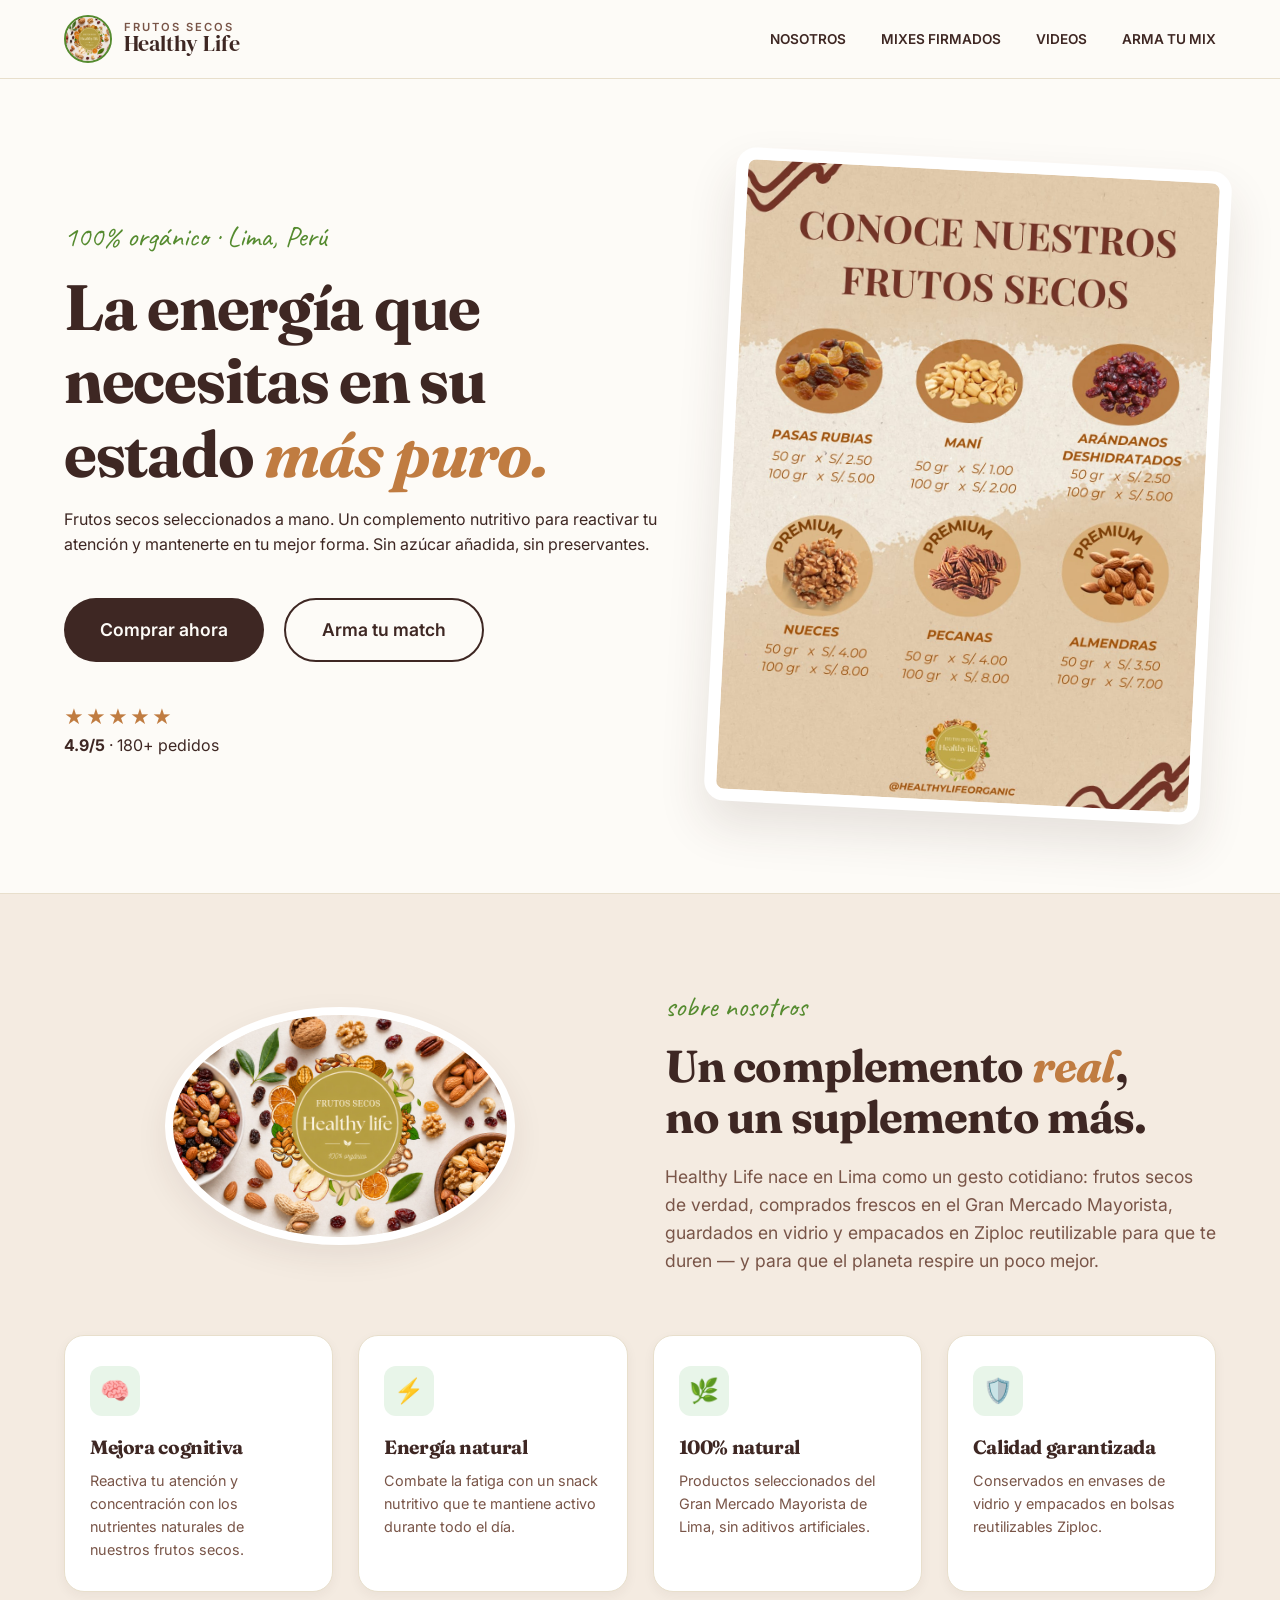
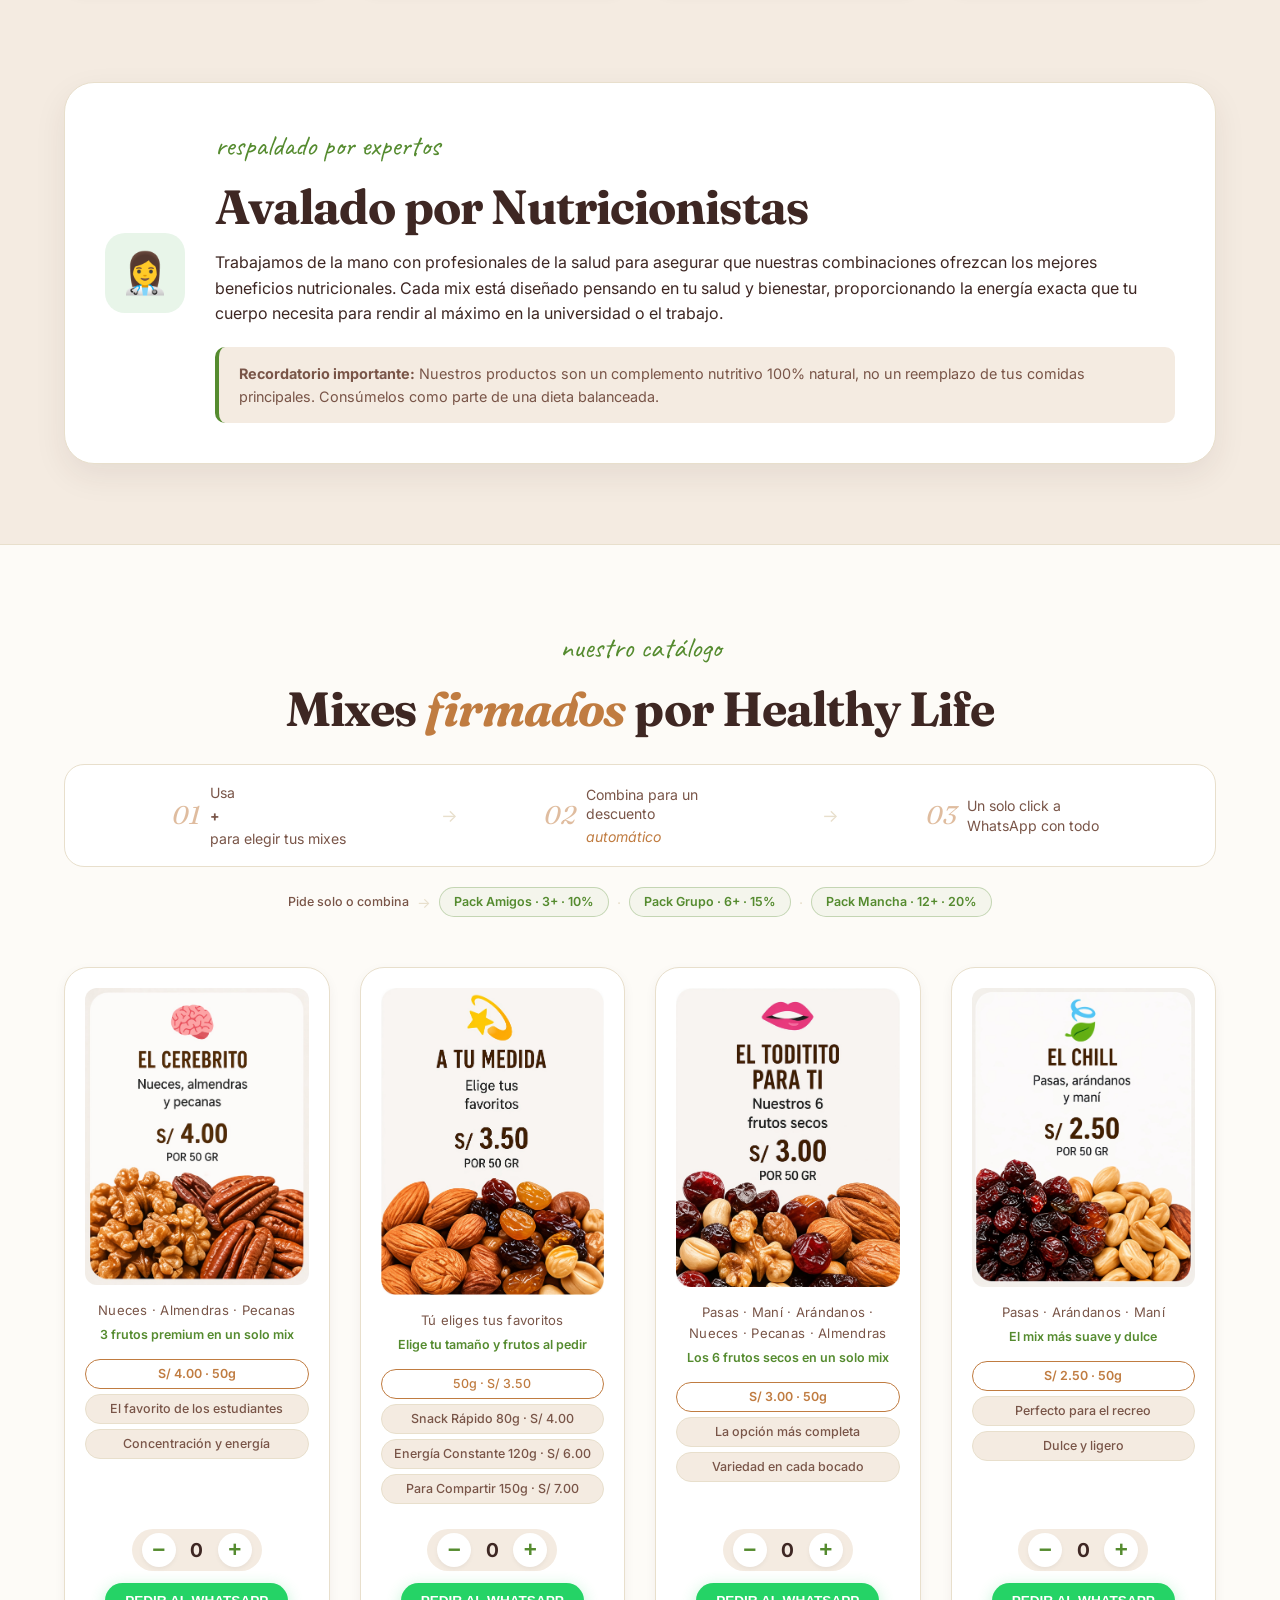
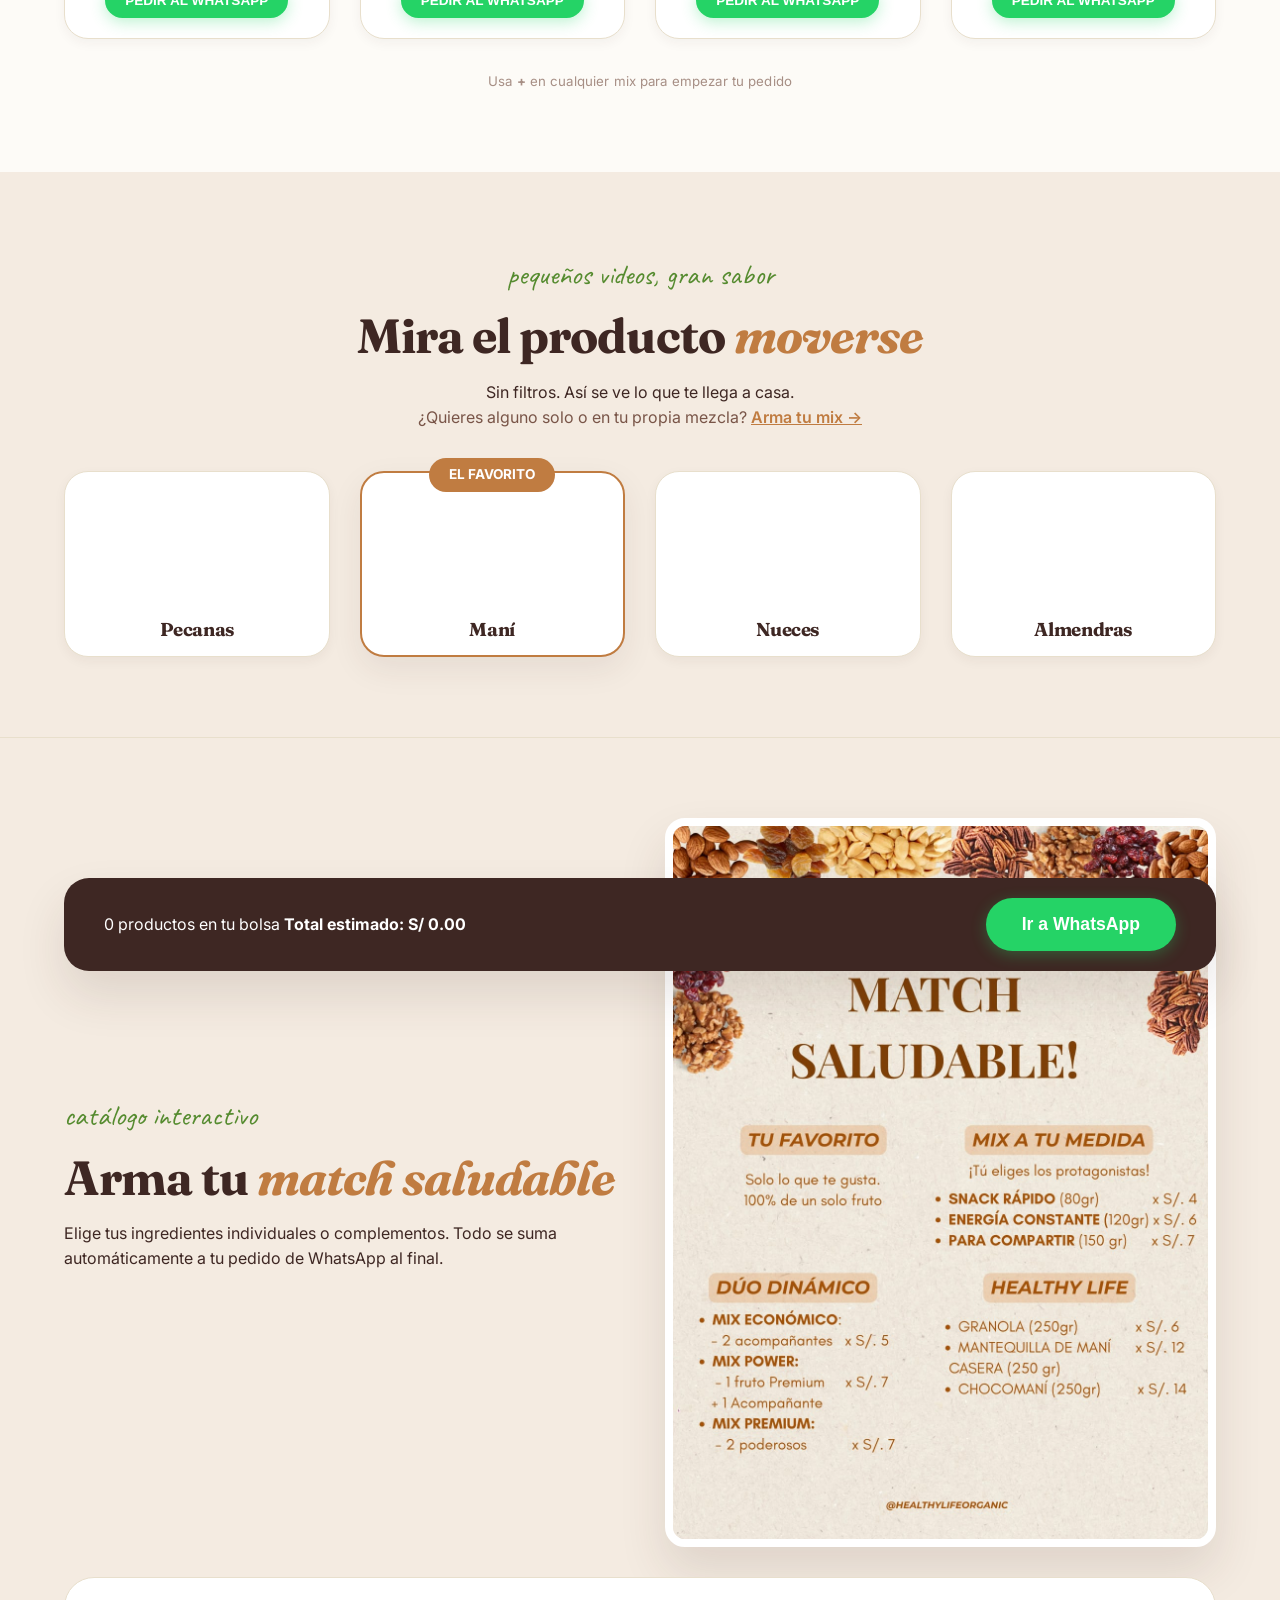
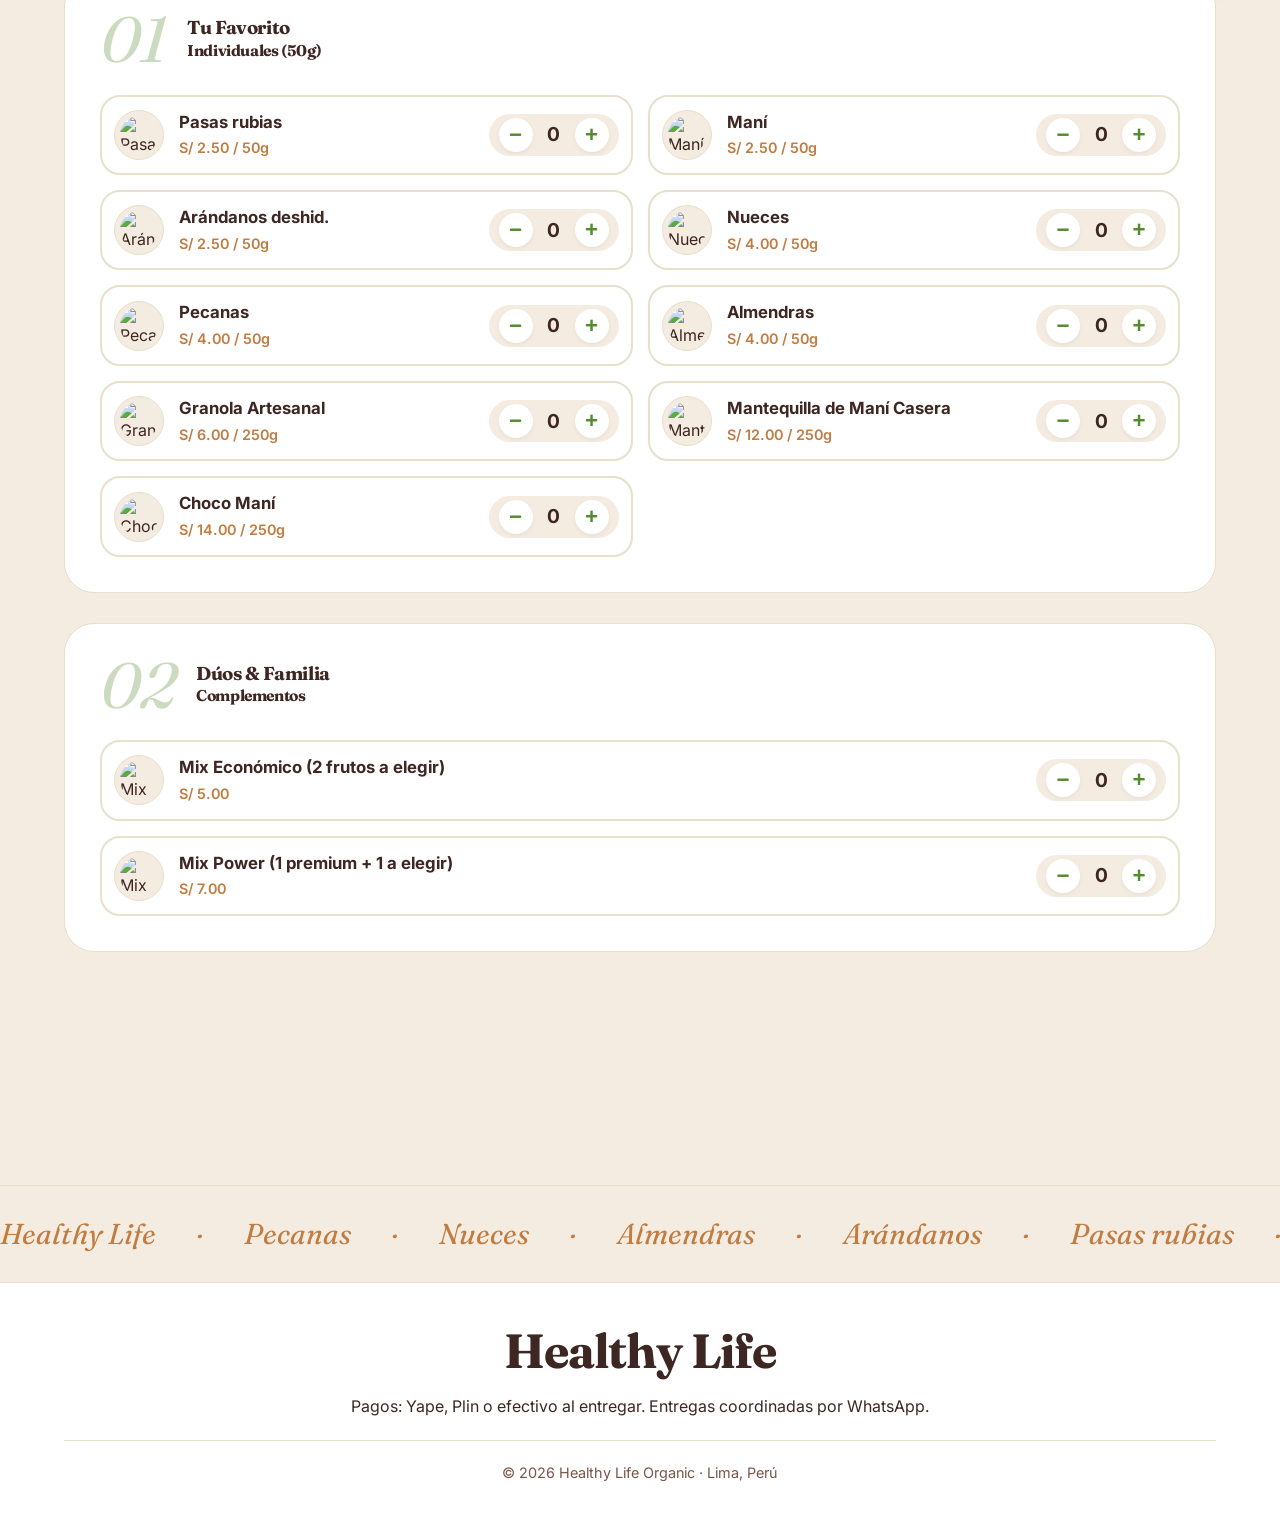
==== index.html @ 50170a5a "fix: reglas de negocio, descuentos grupales y UX del catálogo - Corrige precios: Maní S/1.00→S/2.50," ====
<!DOCTYPE html>
<html lang="es">
<head>
    <meta charset="UTF-8">
    <meta name="viewport" content="width=device-width, initial-scale=1.0">
    <title>Healthy Life Organic · Frutos Secos</title>
    <link rel="preconnect" href="https://fonts.googleapis.com">
    <link rel="preconnect" href="https://fonts.gstatic.com" crossorigin>
    <link href="https://fonts.googleapis.com/css2?family=DM+Serif+Display:ital@0;1&family=Fraunces:ital,opsz,wght@0,9..144,300..700;1,9..144,300..700&family=Inter:wght@300;400;500;600;700&family=Caveat:wght@400;600&display=swap" rel="stylesheet">
    <link rel="stylesheet" href="style.css">
</head>
<body>

    <!-- Navegación -->
    <nav class="nav">
        <div class="container nav-row">
            <a href="#inicio" class="brand">
                <img src="assets/img/logo.jpeg" alt="Logo Healthy Life" class="nav-logo">
                <div class="brand-name">
                    <span class="top">Frutos Secos</span>
                    <span class="main">Healthy Life</span>
                </div>
            </a>
            <ul class="nav-links">
                <li><a href="#nosotros">Nosotros</a></li>
                <li><a href="#mixes">Mixes Firmados</a></li>
                <li><a href="#reels">Videos</a></li>
                <li><a href="#configurador">Arma tu Mix</a></li>
            </ul>
        </div>
    </nav>

    <!-- Hero Section -->
    <section id="inicio" class="hero paper-bg">
        <div class="container hero-grid">
            <div class="hero-text reveal">
                <span class="eyebrow">100% orgánico · Lima, Perú</span>
                <h1 class="hero-title">La energía que necesitas en su estado <em>más puro.</em></h1>
                <p class="hero-lede">Frutos secos seleccionados a mano. Un complemento nutritivo para reactivar tu atención y mantenerte en tu mejor forma. Sin azúcar añadida, sin preservantes.</p>
                
                <div class="hero-cta">
                    <a href="#mixes" class="btn btn-primary btn-lg">Comprar ahora</a>
                    <a href="#configurador" class="btn btn-outline btn-lg">Arma tu match</a>
                </div>

                <div class="hero-proof">
                    <div class="proof-stars">
                        <div class="stars-row">★★★★★</div>
                        <div class="proof-label"><b>4.9/5</b> · 180+ pedidos</div>
                    </div>
                </div>
            </div>

            <div class="hero-media reveal reveal-delay-1">
                <div class="hero-video-card">
                    <img src="assets/img/frutos-secos.jpeg" alt="Frutos Secos Healthy Life" class="hero-photo"> 
                </div>
            </div>
        </div>
    </section>

    <!-- SECCIÓN: SOBRE NOSOTROS Y BENEFICIOS -->
    <section id="nosotros" class="beneficios-section bg-alt">
        <div class="container">
            <div class="nosotros-top grid-2 align-center reveal">
                <div class="nosotros-img-wrapper">
                    <img src="assets/img/logo.jpeg" alt="Healthy Life Nosotros" class="nosotros-img">
                </div>
                <div class="nosotros-text">
                    <span class="eyebrow">sobre nosotros</span>
                    <h2>Un complemento <em>real</em>, <br>no un suplemento más.</h2>
                    <p>Healthy Life nace en Lima como un gesto cotidiano: frutos secos de verdad, comprados frescos en el Gran Mercado Mayorista, guardados en vidrio y empacados en Ziploc reutilizable para que te duren — y para que el planeta respire un poco mejor.</p>
                </div>
            </div>

            <div class="beneficios-grid reveal reveal-delay-1">
                <div class="beneficio-card">
                    <div class="ben-icon">🧠</div>
                    <h4>Mejora cognitiva</h4>
                    <p>Reactiva tu atención y concentración con los nutrientes naturales de nuestros frutos secos.</p>
                </div>
                <div class="beneficio-card">
                    <div class="ben-icon">⚡</div>
                    <h4>Energía natural</h4>
                    <p>Combate la fatiga con un snack nutritivo que te mantiene activo durante todo el día.</p>
                </div>
                <div class="beneficio-card">
                    <div class="ben-icon">🌿</div>
                    <h4>100% natural</h4>
                    <p>Productos seleccionados del Gran Mercado Mayorista de Lima, sin aditivos artificiales.</p>
                </div>
                <div class="beneficio-card">
                    <div class="ben-icon">🛡️</div>
                    <h4>Calidad garantizada</h4>
                    <p>Conservados en envases de vidrio y empacados en bolsas reutilizables Ziploc.</p>
                </div>
            </div>
        </div>
    </section>

    <!-- SECCIÓN: AVALADO POR NUTRICIONISTAS -->
    <section class="trust-section bg-alt">
        <div class="container reveal">
            <div class="trust-container">
                <div class="trust-icon-box">
                    👩‍⚕️
                </div>
                <div class="trust-content">
                    <span class="eyebrow">respaldado por expertos</span>
                    <h2>Avalado por Nutricionistas</h2>
                    <p>Trabajamos de la mano con profesionales de la salud para asegurar que nuestras combinaciones ofrezcan los mejores beneficios nutricionales. Cada mix está diseñado pensando en tu salud y bienestar, proporcionando la energía exacta que tu cuerpo necesita para rendir al máximo en la universidad o el trabajo.</p>
                    <div class="trust-disclaimer">
                        <strong>Recordatorio importante:</strong> Nuestros productos son un complemento nutritivo 100% natural, no un reemplazo de tus comidas principales. Consúmelos como parte de una dieta balanceada.
                    </div>
                </div>
            </div>
        </div>
    </section>

    <!-- Catálogo Avanzado con Botones Directos -->
    <section id="mixes" class="catalog">
        <div class="container">
            <div class="section-title text-center reveal">
                <span class="eyebrow">nuestro catálogo</span>
                <h2>Mixes <em>firmados</em> por Healthy Life</h2>
            </div>

            <div class="how-it-works reveal">
                <div class="how-step">
                    <span class="how-num">01</span>
                    <span class="how-text">Usa <strong>+</strong> para elegir tus mixes</span>
                </div>
                <span class="how-arrow">→</span>
                <div class="how-step">
                    <span class="how-num">02</span>
                    <span class="how-text">Combina para un descuento <em>automático</em></span>
                </div>
                <span class="how-arrow">→</span>
                <div class="how-step">
                    <span class="how-num">03</span>
                    <span class="how-text">Un solo click a WhatsApp con todo</span>
                </div>
            </div>

            <div class="pack-tiers reveal">
                <span class="pack-tier-intro">Pide solo o combina</span>
                <span class="pack-tier-sep">→</span>
                <span class="pack-tier pack-tier--deal">Pack Amigos · 3+ · 10%</span>
                <span class="pack-tier-sep">·</span>
                <span class="pack-tier pack-tier--deal">Pack Grupo · 6+ · 15%</span>
                <span class="pack-tier-sep">·</span>
                <span class="pack-tier pack-tier--deal">Pack Mancha · 12+ · 20%</span>
            </div>

            <div class="grid-4 catalog-grid">
                <div class="card product-card reveal reveal-delay-1">
                    <img src="assets/img/el cerebrito.png" alt="El Cerebrito">
                    <p class="product-ingredients">Nueces · Almendras · Pecanas</p>
                    <p class="product-note">3 frutos premium en un solo mix</p>
                    <div class="card-info-chips">
                        <span class="card-chip card-chip--price">S/ 4.00 · 50g</span>
                        <span class="card-chip">El favorito de los estudiantes</span>
                        <span class="card-chip">Concentración y energía</span>
                    </div>
                    <div class="purchase-controls" id="compra_cerebrito">
                        <div class="qty-group">
                            <div class="qty-controls">
                                <button class="qty-btn btn-minus">−</button>
                                <span class="qty-val">0</span>
                                <button class="qty-btn btn-plus">+</button>
                            </div>
                        </div>
                        <button class="btn btn-wa btn-comprar" onclick="abrirModalCatalogo('compra_cerebrito', 'El Cerebrito', 4.00)">Pedir al WhatsApp</button>
                    </div>
                </div>
                <div class="card product-card reveal reveal-delay-2">
                    <img src="assets/img/a tu medida.png" alt="A tu medida">
                    <p class="product-ingredients">Tú eliges tus favoritos</p>
                    <p class="product-note">Elige tu tamaño y frutos al pedir</p>
                    <div class="medida-sizes">
                        <span class="medida-size-chip">50g · S/ 3.50</span>
                        <span class="medida-size-chip">Snack Rápido 80g · S/ 4.00</span>
                        <span class="medida-size-chip">Energía Constante 120g · S/ 6.00</span>
                        <span class="medida-size-chip">Para Compartir 150g · S/ 7.00</span>
                    </div>
                    <div class="purchase-controls" id="compra_medida">
                        <div class="qty-group">
                            <div class="qty-controls">
                                <button class="qty-btn btn-minus">−</button>
                                <span class="qty-val">0</span>
                                <button class="qty-btn btn-plus">+</button>
                            </div>
                        </div>
                        <button class="btn btn-wa btn-comprar" onclick="abrirModalMedida('compra_medida')">Pedir al WhatsApp</button>
                    </div>
                </div>
                <div class="card product-card reveal reveal-delay-3">
                    <img src="assets/img/toditito para ti.png" alt="El Toditito para ti">
                    <p class="product-ingredients">Pasas · Maní · Arándanos · Nueces · Pecanas · Almendras</p>
                    <p class="product-note">Los 6 frutos secos en un solo mix</p>
                    <div class="card-info-chips">
                        <span class="card-chip card-chip--price">S/ 3.00 · 50g</span>
                        <span class="card-chip">La opción más completa</span>
                        <span class="card-chip">Variedad en cada bocado</span>
                    </div>
                    <div class="purchase-controls" id="compra_toditito">
                        <div class="qty-group">
                            <div class="qty-controls">
                                <button class="qty-btn btn-minus">−</button>
                                <span class="qty-val">0</span>
                                <button class="qty-btn btn-plus">+</button>
                            </div>
                        </div>
                        <button class="btn btn-wa btn-comprar" onclick="abrirModalCatalogo('compra_toditito', 'El Toditito Para Ti', 3.00)">Pedir al WhatsApp</button>
                    </div>
                </div>
                <div class="card product-card reveal reveal-delay-4">
                    <img src="assets/img/elchill.png" alt="El Chill">
                    <p class="product-ingredients">Pasas · Arándanos · Maní</p>
                    <p class="product-note">El mix más suave y dulce</p>
                    <div class="card-info-chips">
                        <span class="card-chip card-chip--price">S/ 2.50 · 50g</span>
                        <span class="card-chip">Perfecto para el recreo</span>
                        <span class="card-chip">Dulce y ligero</span>
                    </div>
                    <div class="purchase-controls" id="compra_chill">
                        <div class="qty-group">
                            <div class="qty-controls">
                                <button class="qty-btn btn-minus">−</button>
                                <span class="qty-val">0</span>
                                <button class="qty-btn btn-plus">+</button>
                            </div>
                        </div>
                        <button class="btn btn-wa btn-comprar" onclick="abrirModalCatalogo('compra_chill', 'El Chill', 2.50)">Pedir al WhatsApp</button>
                    </div>
                </div>
            </div>

            <!-- Hint vacío -->
            <p id="catalogHint" class="catalog-hint">Usa <strong>+</strong> en cualquier mix para empezar tu pedido</p>

            <!-- Carrito del catálogo -->
            <div id="catalogCartBar" class="cart-bar" style="display:none">
                <div class="cart-info">
                    <span id="catalogCartCount">0 mixes</span>
                    <strong id="catalogCartTotal">S/ 0.00</strong>
                </div>
                <span id="catalogPromoMsg" class="promo-hint"></span>
                <button id="btnPedirCatalogo" class="btn btn-wa btn-lg">Pedir todo →</button>
            </div>
        </div>
    </section>

    <!-- Videos Reels -->
    <section id="reels" class="reels-section bg-alt">
        <div class="container">
            <div class="section-title text-center reveal">
                <span class="eyebrow">pequeños videos, gran sabor</span>
                <h2>Mira el producto <em>moverse</em></h2>
                <p>Sin filtros. Así se ve lo que te llega a casa.</p>
            </div>
            <p class="text-center" style="color: var(--text-muted); margin-bottom: 30px;">¿Quieres alguno solo o en tu propia mezcla? <a href="#configurador" style="color: var(--accent-orange); font-weight: 600;">Arma tu mix →</a></p>
            <div class="grid-4 reels-grid">
                <div class="card reel-card reveal">
                    <div class="video-wrapper">
                        <video data-src="uploads/WhatsApp Video 2026-04-19 at 2.13.56 AM.mp4" muted loop autoplay playsinline preload="none"></video>
                    </div>
                    <h3 class="text-center">Pecanas</h3>
                </div>
                <div class="card reel-card featured-reel reveal reveal-delay-1">
                    <div class="popular-tag">El favorito</div>
                    <div class="video-wrapper">
                        <video data-src="uploads/WhatsApp Video 2026-04-19 at 2.13.57 AM (1).mp4" muted loop autoplay playsinline preload="none"></video>
                    </div>
                    <h3 class="text-center">Maní</h3>
                </div>
                <div class="card reel-card reveal reveal-delay-2">
                    <div class="video-wrapper">
                        <video data-src="uploads/WhatsApp Video 2026-04-19 at 2.13.58 AM.mp4" muted loop autoplay playsinline preload="none"></video>
                    </div>
                    <h3 class="text-center">Nueces</h3>
                </div>
                <div class="card reel-card reveal reveal-delay-3">
                    <div class="video-wrapper">
                        <video data-src="uploads/WhatsApp Video 2026-04-19 at 2.13.59 AM.mp4" muted loop autoplay playsinline preload="none"></video>
                    </div>
                    <h3 class="text-center">Almendras</h3>
                </div>
            </div>
        </div>
    </section>

    <!-- Configurador -->
    <section id="configurador" class="configurador bg-alt">
        <div class="container">
            <div class="config-intro grid-2 align-center reveal">
                <div>
                    <span class="eyebrow">catálogo interactivo</span>
                    <h2>Arma tu <em>match saludable</em></h2>
                    <p>Elige tus ingredientes individuales o complementos. Todo se suma automáticamente a tu pedido de WhatsApp al final.</p>
                </div>
                <img src="assets/img/match-saludable.jpeg" alt="Flyer Match saludable" class="config-poster">
            </div>
            
            <div class="config-grid">
                <div class="config-panel reveal">
                    <div class="config-head">
                        <span class="config-num">01</span>
                        <h3>Tu Favorito <br><small>Individuales (50g)</small></h3>
                    </div>
                    <div id="favGrid" class="items-grid"></div>
                </div>
                <div class="config-panel reveal reveal-delay-1">
                    <div class="config-head">
                        <span class="config-num">02</span>
                        <h3>Dúos & Familia <br><small>Complementos</small></h3>
                    </div>
                    <div id="duoGrid" class="items-grid list-view"></div>
                </div>
            </div>

            <!-- Sticky Cart -->
            <div class="cart-bar reveal">
                <div class="cart-info">
                    <span id="cartCount">0 productos en tu bolsa</span>
                    <strong id="cartTotal">Total estimado: S/ 0.00</strong>
                </div>
                <button id="btnPedirWa" class="btn btn-wa btn-lg">Ir a WhatsApp</button>
            </div>
        </div>
    </section>

    <!-- Cinta Animada (Marquee) -->
    <div class="marquee" aria-hidden="true">
        <div class="marquee-track">
            <span>Healthy Life</span><span>·</span>
            <span>Pecanas</span><span>·</span>
            <span>Nueces</span><span>·</span>
            <span>Almendras</span><span>·</span>
            <span>Arándanos</span><span>·</span>
            <span>Pasas rubias</span><span>·</span>
            <span>Healthy Life</span><span>·</span>
            <span>Pecanas</span><span>·</span>
            <span>Nueces</span><span>·</span>
            <span>Almendras</span><span>·</span>
            <span>Arándanos</span><span>·</span>
            <span>Pasas rubias</span><span>·</span>
        </div>
    </div>

    <!-- Footer -->
    <footer class="footer">
        <div class="container text-center">
            <h2>Healthy Life</h2>
            <p>Pagos: Yape, Plin o efectivo al entregar. Entregas coordinadas por WhatsApp.</p>
            <p class="copyright">© 2026 Healthy Life Organic · Lima, Perú</p>
        </div>
    </footer>

    <!-- Modal universal de pedido -->
    <div id="modalPedido" class="modal-overlay" onclick="cerrarModal(event)">
        <div class="modal-card">
            <div class="modal-prod-header">
                <h3 id="modalNombre"></h3>
                <p id="modalResumen" class="modal-resumen-text"></p>
            </div>
            <div id="seccionMedida" class="modal-section" style="display:none">
                <div id="medidaConfig"></div>
            </div>
            <div class="modal-section">
                <p class="modal-label">¿Cómo vas a pagar?</p>
                <div class="payment-selector">
                    <button class="payment-btn" data-pago="Yape" onclick="seleccionarPago(this)">📱 Yape</button>
                    <button class="payment-btn" data-pago="Plin" onclick="seleccionarPago(this)">💜 Plin</button>
                    <button class="payment-btn" data-pago="Efectivo" onclick="seleccionarPago(this)">💵 Efectivo</button>
                </div>
            </div>
            <div class="modal-actions">
                <button class="btn btn-outline" onclick="cerrarModal()">Cancelar</button>
                <button class="btn btn-wa" onclick="confirmarPedido()">Pedir al WhatsApp →</button>
            </div>
        </div>
    </div>

    <script src="main.js"></script>
</body>
</html>
---- style.css ----
/* ── PALETA ORGÁNICA PREMIUM ── */
:root {
    --bg-main: #FDFBF7; 
    --bg-alt: #F4EBE1; 
    --text-main: #3E2723; 
    --text-muted: #795548; 
    --accent-green: #558B2F; 
    --accent-orange: #C07C41; 
    --border-color: #E8DFCC;
    --shadow-sm: 0 4px 12px rgba(62, 39, 35, 0.05);
    --shadow-md: 0 12px 32px rgba(62, 39, 35, 0.08);
    --shadow-lg: 0 24px 48px rgba(62, 39, 35, 0.12);
}

/* ── CONFIGURACIÓN BASE ── */
* { box-sizing: border-box; margin: 0; padding: 0; }
body { 
    font-family: 'Inter', sans-serif; 
    color: var(--text-main); 
    background: var(--bg-main); 
    line-height: 1.6; 
    scroll-behavior: smooth; 
    overflow-x: hidden;
}

h1, h2, h3, h4 { font-family: 'Fraunces', serif; color: var(--text-main); line-height: 1.15; letter-spacing: -0.02em;}
h1 { font-size: clamp(2.5rem, 5vw, 4rem); margin-bottom: 1rem; }
h2 { font-size: clamp(2rem, 4vw, 3rem); margin-bottom: 1rem; }
em { color: var(--accent-orange); font-style: italic; }

.container { max-width: 1200px; margin: 0 auto; padding: 0 24px; }
.text-center { text-align: center; }
.bg-alt { background-color: var(--bg-alt); }
.eyebrow { font-family: 'Caveat', cursive; font-size: 1.8rem; color: var(--accent-green); display: block; margin-bottom: 10px;}
.grid-2 { display: grid; grid-template-columns: 1fr 1fr; gap: 50px; }
.align-center { align-items: center; }

/* ── NAVEGACIÓN ── */
.nav { background: rgba(253, 251, 247, 0.95); backdrop-filter: blur(10px); position: sticky; top: 0; z-index: 100; border-bottom: 1px solid var(--border-color); padding: 15px 0; }
.nav-row { display: flex; justify-content: space-between; align-items: center; }
.brand { display: flex; align-items: center; gap: 12px; text-decoration: none; color: var(--text-main); }
.nav-logo { width: 48px; height: 48px; border-radius: 50%; object-fit: cover; border: 2px solid var(--accent-green); }
.brand-name { display: flex; flex-direction: column; line-height: 1; }
.brand-name .top { font-size: 0.7rem; text-transform: uppercase; letter-spacing: 2px; color: var(--text-muted); font-weight: 600;}
.brand-name .main { font-family: 'DM Serif Display', serif; font-size: 1.4rem; }
.nav-links { display: flex; gap: 35px; list-style: none; }
.nav-links a { text-decoration: none; color: var(--text-main); font-weight: 600; font-size: 0.85rem; text-transform: uppercase; transition: color 0.3s; }
.nav-links a:hover { color: var(--accent-orange); }

/* ── BOTONES ── */
.btn { display: inline-flex; justify-content: center; align-items: center; padding: 12px 28px; border-radius: 50px; text-decoration: none; font-weight: 600; cursor: pointer; transition: all 0.3s ease; border: none; font-size: 1rem; }
.btn-lg { padding: 16px 36px; font-size: 1.1rem; }
.btn-primary { background: var(--text-main); color: var(--bg-main); }
.btn-primary:hover { background: var(--accent-orange); transform: translateY(-3px); box-shadow: var(--shadow-md);}
.btn-outline { background: transparent; color: var(--text-main); border: 2px solid var(--text-main); }
.btn-outline:hover { background: var(--text-main); color: var(--bg-main); transform: translateY(-3px); }
.btn-wa { background: #25D366; color: white; box-shadow: 0 4px 15px rgba(37, 211, 102, 0.3); }
.btn-wa:hover { background: #1EBE5D; transform: translateY(-2px); }

/* ── HERO SECTION ── */
.hero { padding: 80px 0; }
.hero-grid { display: grid; grid-template-columns: 1.2fr 1fr; gap: 60px; align-items: center; }
.hero-cta { display: flex; gap: 20px; margin: 40px 0; }
.hero-video-card { position: relative; border-radius: 20px; overflow: hidden; box-shadow: var(--shadow-lg); transform: rotate(3deg); border: 12px solid white; background: white;}
.hero-photo { width: 100%; height: auto; display: block; object-fit: contain; }
.hero-proof { margin-top: 30px; display: flex; align-items: center; gap: 15px; }
.stars-row { color: var(--accent-orange); font-size: 1.2rem; letter-spacing: 2px; }

/* ── SECCIÓN BENEFICIOS ── */
.beneficios-section { padding: 90px 0; border-top: 1px solid var(--border-color); }
.nosotros-top { margin-bottom: 60px; }
.nosotros-img-wrapper { text-align: center; }
.nosotros-img { width: 100%; max-width: 350px; border-radius: 50%; box-shadow: var(--shadow-md); border: 8px solid white; object-fit: cover;}
.nosotros-text h2 { margin-bottom: 20px; font-size: 2.8rem; }
.nosotros-text p { color: var(--text-muted); font-size: 1.1rem; }

.beneficios-grid { display: grid; grid-template-columns: repeat(auto-fit, minmax(220px, 1fr)); gap: 25px; }
.beneficio-card { 
    background: white; 
    padding: 30px 25px; 
    border-radius: 20px; 
    border: 1px solid var(--border-color);
    box-shadow: var(--shadow-sm);
    transition: transform 0.3s;
}
.beneficio-card:hover { transform: translateY(-8px); border-color: var(--accent-green); }
.ben-icon { 
    width: 50px; height: 50px; 
    background: #E8F5E9; 
    color: var(--accent-green);
    border-radius: 12px; 
    display: flex; align-items: center; justify-content: center; 
    font-size: 1.5rem; margin-bottom: 20px;
}
.beneficio-card h4 { margin-bottom: 10px; font-size: 1.2rem; }
.beneficio-card p { font-size: 0.9rem; color: var(--text-muted); }

/* ── AVALADO POR NUTRICIONISTAS ── */
.trust-section { padding-bottom: 80px; border-bottom: 1px solid var(--border-color); }
.trust-container { 
    background: white; border-radius: 30px; padding: 40px; 
    display: flex; gap: 30px; align-items: center; 
    border: 1px solid var(--border-color); box-shadow: var(--shadow-md);
}
.trust-icon-box { 
    width: 80px; height: 80px; background: #E8F5E9; color: var(--accent-green); 
    border-radius: 20px; display: flex; align-items: center; justify-content: center; 
    font-size: 2.5rem; flex-shrink: 0;
}
.trust-content { text-align: left; }
.trust-disclaimer { 
    margin-top: 20px; padding: 15px 20px; background: var(--bg-alt); 
    border-left: 4px solid var(--accent-green); border-radius: 10px; 
    font-size: 0.9rem; color: var(--text-muted);
}

/* ── CATÁLOGO ── */
.catalog { padding: 80px 0; }
.grid-4 { display: grid; grid-template-columns: repeat(auto-fit, minmax(260px, 1fr)); gap: 30px; margin-top: 40px; }
.product-card { 
    background: white; 
    border-radius: 24px; 
    padding: 20px; 
    box-shadow: var(--shadow-sm); 
    border: 1px solid var(--border-color);
    transition: all 0.4s ease;
    display: flex;
    flex-direction: column;
    align-items: center;
}
.product-card:hover { transform: translateY(-10px); box-shadow: var(--shadow-lg); }
.product-card img { width: 100%; height: auto; object-fit: contain; border-radius: 12px; margin-bottom: 15px;}
.purchase-controls { margin-top: auto; padding-top: 15px; width: 100%; display: flex; flex-direction: column; align-items: center; gap: 12px; }
.btn-comprar { font-size: 0.85rem; padding: 10px 20px; font-weight: bold; text-transform: uppercase;}
.product-ingredients { font-size: 0.82rem; color: var(--text-muted); text-align: center; margin: 0 0 4px; letter-spacing: 0.02em; }
.product-note { font-size: 0.78rem; color: var(--accent-green); text-align: center; font-weight: 600; margin: 0 0 8px; }
.pack-card .btn-comprar { margin-top: 18px; width: 100%; }

/* ── REELS: VIDEO SIN CORTES ── */
.reels-section { padding: 80px 0; }
.reels-grid { grid-template-columns: repeat(auto-fit, minmax(220px, 1fr)); }
.reel-card { background: #FFFFFF; border-radius: 24px; padding: 15px; box-shadow: var(--shadow-sm); border: 1px solid var(--border-color); }
.video-wrapper { 
    border-radius: 15px; 
    overflow: hidden; 
    width: 100%;
    height: auto; 
    margin-bottom: 15px; 
    background: transparent; 
}
.video-wrapper video { 
    width: 100%; 
    height: auto; 
    display: block;
    object-fit: contain; 
    border-radius: 15px;
}
.featured-reel { border: 2px solid var(--accent-orange); transform: translateY(-10px); box-shadow: var(--shadow-md); }

/* ── PACKS ── */
.packs-section { padding: 80px 0; }
.grid-3 { display: grid; grid-template-columns: repeat(auto-fit, minmax(300px, 1fr)); gap: 30px; margin-top: 40px; }
.pack-card { background: #FFFFFF; border-radius: 24px; padding: 30px 20px; box-shadow: var(--shadow-sm); border: 1px solid var(--border-color); text-align: center; position: relative; }
.popular-tag { position: absolute; top: -15px; left: 50%; transform: translateX(-50%); background: var(--accent-orange); color: white; padding: 6px 20px; border-radius: 25px; font-size: 0.85rem; font-weight: bold; text-transform: uppercase;}
.price-old { text-decoration: line-through; color: var(--text-muted); font-size: 1.2rem; margin-top: 15px;}
.price-new { font-family: 'Fraunces', serif; font-size: 2.5rem; color: var(--accent-green); font-weight: bold;}
.discount-badge { display: inline-block; background: #E8F5E9; color: #2E7D32; padding: 6px 12px; border-radius: 12px; font-size: 0.85rem; font-weight: bold; margin-top: 10px;}

/* ── CONFIGURADOR Y FLYER MATCH ── */
.configurador { padding: 80px 0; border-top: 1px solid var(--border-color); }
.config-poster { 
    width: 100%; 
    height: auto; 
    display: block; 
    border-radius: 20px; 
    box-shadow: var(--shadow-lg); 
    border: 8px solid white;
    background: white;
}
.config-panel { background: white; padding: 35px; border-radius: 30px; border: 1px solid var(--border-color); margin-top: 30px;}
.config-head { display: flex; align-items: center; gap: 20px; margin-bottom: 30px; }
.config-num { font-family: 'Fraunces', serif; font-size: 4rem; color: var(--accent-green); font-style: italic; line-height: 0.8; opacity: 0.3;}
.items-grid { display: grid; grid-template-columns: 1fr 1fr; gap: 15px; }
.items-grid.list-view { grid-template-columns: 1fr; }
.item-chip { display: flex; justify-content: space-between; align-items: center; padding: 12px; border: 2px solid var(--border-color); border-radius: 20px; transition: 0.3s; background: white;}
.item-chip:hover { border-color: var(--accent-orange); box-shadow: var(--shadow-sm);}

/* ── CONTROLES DE CANTIDAD (+ / -) ── */
.qty-group { display: flex; align-items: center; gap: 10px; }
.qty-controls { display: inline-flex; align-items: center; gap: 12px; background: var(--bg-alt); border-radius: 30px; padding: 4px 10px; }
.qty-btn { 
    background: white; border: none; font-size: 1.4rem; cursor: pointer; color: var(--accent-green); 
    width: 34px; height: 34px; border-radius: 50%; display: flex; align-items: center; justify-content: center; 
    box-shadow: 0 2px 4px rgba(0,0,0,0.05); font-weight: bold;
}
.qty-btn:hover { transform: scale(1.1); }
.qty-val { font-weight: 700; font-size: 1.2rem; min-width: 18px; text-align: center; color: var(--text-main); }

/* ── GUÍA 3 PASOS ── */
.how-it-works {
    display: flex;
    align-items: center;
    justify-content: center;
    gap: 16px;
    margin: 28px 0 0;
    padding: 18px 28px;
    background: white;
    border-radius: 20px;
    border: 1px solid var(--border-color);
}
.how-step {
    display: flex;
    align-items: center;
    gap: 10px;
    flex: 1;
    justify-content: center;
}
.how-num {
    font-family: 'Fraunces', serif;
    font-style: italic;
    font-size: 1.6rem;
    color: var(--accent-orange);
    opacity: 0.5;
    line-height: 1;
    flex-shrink: 0;
}
.how-text {
    font-size: 0.88rem;
    color: var(--text-muted);
    line-height: 1.4;
    max-width: 150px;
    display: flex;
    flex-direction: column;
    gap: 3px;
}
.how-arrow { color: var(--border-color); font-size: 1.1rem; flex-shrink: 0; }

/* ── PACK TIERS ── */
.pack-tiers {
    display: flex;
    align-items: center;
    justify-content: center;
    flex-wrap: wrap;
    gap: 8px;
    margin-top: 10px;
    padding: 10px 0;
}
.pack-tier {
    font-size: 0.78rem;
    color: var(--text-muted);
    padding: 4px 14px;
    border-radius: 20px;
    border: 1px solid var(--border-color);
    background: white;
    font-weight: 500;
}
.pack-tier--deal {
    color: var(--accent-green);
    border-color: rgba(85,139,47,0.3);
    background: rgba(85,139,47,0.05);
    font-weight: 600;
}
.pack-tier-sep {
    color: var(--border-color);
    font-size: 0.9rem;
}
.pack-tier-intro {
    font-size: 0.78rem;
    color: var(--text-muted);
    font-weight: 500;
}

/* ── TAMAÑOS A TU MEDIDA ── */
.medida-sizes {
    display: flex;
    flex-direction: column;
    gap: 5px;
    width: 100%;
    margin: 6px 0 10px;
}
.medida-size-chip {
    font-size: 0.78rem;
    color: var(--text-muted);
    background: var(--bg-alt);
    border: 1px solid var(--border-color);
    border-radius: 20px;
    padding: 4px 12px;
    text-align: center;
    font-weight: 500;
    transition: all 0.2s;
}
.medida-size-chip:first-child {
    color: var(--accent-orange);
    border-color: var(--accent-orange);
    background: white;
}

/* ── CHIPS INFO TARJETA ── */
.card-info-chips {
    display: flex;
    flex-direction: column;
    gap: 5px;
    width: 100%;
    margin: 6px 0 10px;
}
.card-chip {
    font-size: 0.78rem;
    color: var(--text-muted);
    background: var(--bg-alt);
    border: 1px solid var(--border-color);
    border-radius: 20px;
    padding: 4px 12px;
    text-align: center;
    font-weight: 500;
}
.card-chip--price {
    color: var(--accent-orange);
    border-color: var(--accent-orange);
    background: white;
    font-weight: 600;
}

/* ── PRECIO EN TARJETA ── */
.price-tag {
    font-family: 'Fraunces', serif;
    font-size: 1.15rem;
    color: var(--accent-orange);
    margin: 2px 0 10px;
    text-align: center;
}
.price-tag span { font-family: 'Inter', sans-serif; font-size: 0.75rem; color: var(--text-muted); font-weight: 500; }

/* ── HINT VACÍO DEL CARRITO ── */
.catalog-hint {
    text-align: center;
    color: var(--text-muted);
    font-size: 0.83rem;
    margin-top: 32px;
    opacity: 0.65;
    letter-spacing: 0.01em;
}

/* ── PROMO HINT (carrito) ── */
.promo-hint {
    font-size: 0.8rem;
    color: #a8d5a2;
    font-weight: 500;
    text-align: center;
    flex: 1;
    padding: 0 12px;
}
.promo-hint strong { color: white; }

/* ── BOTÓN CON PULSO (A Tu Medida pendiente) ── */
.btn-pulse {
    animation: pulse-glow 2s ease-in-out infinite;
}
@keyframes pulse-glow {
    0%, 100% { box-shadow: 0 4px 15px rgba(37, 211, 102, 0.3); }
    50%       { box-shadow: 0 4px 28px rgba(37, 211, 102, 0.7); transform: translateY(-1px); }
}

/* ── STICKY CART ── */
.cart-bar { 
    position: sticky; bottom: 25px; background: var(--text-main); color: white; 
    padding: 20px 40px; border-radius: 25px; display: flex; justify-content: space-between; 
    align-items: center; box-shadow: var(--shadow-lg); margin-top: 60px; z-index: 50; 
}

/* ── CINTA MARQUEE ANIMADA ── */
.marquee { overflow: hidden; padding: 25px 0; border-top: 1px solid var(--border-color); border-bottom: 1px solid var(--border-color); white-space: nowrap; background: var(--bg-alt); }
.marquee-track { display: inline-flex; gap: 40px; animation: marquee 25s linear infinite; font-family: 'Fraunces', serif; font-style: italic; font-size: 1.8rem; color: var(--accent-orange); }
@keyframes marquee { 0% { transform: translateX(0); } 100% { transform: translateX(-50%); } }

/* ── ANIMACIONES DE REVELADO ── */
.reveal { opacity: 0; transform: translateY(30px); transition: all 0.8s ease-out; }
.reveal.visible { opacity: 1; transform: translateY(0); }
.reveal-delay-1 { transition-delay: 0.1s; }
.reveal-delay-2 { transition-delay: 0.2s; }
.reveal-delay-3 { transition-delay: 0.3s; }
.reveal-delay-4 { transition-delay: 0.4s; }

/* ── MODAL UNIVERSAL DE PEDIDO ── */
.modal-overlay {
    display: none; position: fixed; inset: 0;
    background: rgba(62, 39, 35, 0.6); backdrop-filter: blur(5px);
    z-index: 200; align-items: center; justify-content: center; padding: 20px;
}
.modal-overlay.open { display: flex; }
.modal-card {
    background: var(--bg-main); border-radius: 28px; padding: 32px;
    max-width: 500px; width: 100%; box-shadow: 0 30px 80px rgba(0,0,0,0.22);
    animation: modalIn 0.28s ease-out; max-height: 90vh; overflow-y: auto;
}
@keyframes modalIn { from { opacity: 0; transform: translateY(18px) scale(0.97); } to { opacity: 1; transform: none; } }
.modal-prod-header { margin-bottom: 20px; }
.modal-prod-header h3 { font-size: 1.5rem; margin-bottom: 4px; }
.modal-resumen-text { color: var(--text-muted); font-size: 0.9rem; }
.modal-section { border-top: 1px solid var(--border-color); padding-top: 18px; margin-top: 18px; }
.modal-label { font-size: 0.82rem; font-weight: 700; text-transform: uppercase; letter-spacing: 0.06em; color: var(--text-muted); margin-bottom: 12px; }
.modal-opcional { font-weight: 400; text-transform: none; letter-spacing: 0; }
.modal-ing-counter { font-size: 0.82rem; color: var(--accent-green); font-weight: 600; margin-top: 10px; text-align: right; }
.ingredient-chips { display: grid; grid-template-columns: 1fr 1fr; gap: 10px; }
.ing-chip {
    display: flex; align-items: center; gap: 10px;
    background: white; border: 2px solid var(--border-color);
    border-radius: 14px; padding: 10px 12px; cursor: pointer;
    transition: border-color 0.2s, background 0.2s; user-select: none;
}
.ing-chip:hover { border-color: var(--accent-orange); }
.ing-chip.selected { border-color: var(--accent-green); background: #F1F8E9; }
.ing-chip img { width: 36px; height: 36px; object-fit: contain; border-radius: 50%; background: var(--bg-alt); padding: 3px; flex-shrink: 0; }
.ing-chip-info strong { display: block; font-size: 0.85rem; color: var(--text-main); line-height: 1.2; }
.ing-chip.selected .ing-chip-info strong { color: var(--accent-green); }
.modal-check { width: 18px; height: 18px; border: 2px solid var(--border-color); border-radius: 5px; margin-left: auto; flex-shrink: 0; display: flex; align-items: center; justify-content: center; font-size: 0.75rem; transition: background 0.15s; }
.ing-chip.selected .modal-check { background: var(--accent-green); border-color: var(--accent-green); color: white; }
.mix-chip { grid-column: span 1; }
.payment-selector { display: flex; gap: 10px; }
.payment-btn {
    flex: 1; padding: 12px 8px; border: 2px solid var(--border-color);
    border-radius: 14px; background: white; cursor: pointer; font-size: 0.9rem;
    font-weight: 600; color: var(--text-main); transition: border-color 0.2s, background 0.2s;
}
.payment-btn:hover { border-color: var(--accent-orange); }
.payment-btn.selected { border-color: var(--accent-green); background: #F1F8E9; color: var(--accent-green); }
.modal-actions { display: flex; gap: 12px; margin-top: 20px; }
.modal-actions .btn { flex: 1; }

/* ── FOOTER ── */
.footer { padding: 40px 0; background: white;}
.copyright { margin-top: 20px; font-size: 0.9rem; color: var(--text-muted); border-top: 1px solid var(--border-color); padding-top: 20px;}

/* ── RESPONSIVO ── */
@media (max-width: 900px) {
    .hero-grid, .grid-4, .grid-2, .grid-3 { grid-template-columns: 1fr; text-align: center; }
    .nav-links { display: none; }
    .hero-cta { justify-content: center; }
    .hero-video-card { transform: none; margin-top: 20px; }
    .cart-bar { flex-direction: column; gap: 15px; text-align: center; }
    .items-grid { grid-template-columns: 1fr; }
    .nosotros-top { text-align: center; }
    .nosotros-img { margin-bottom: 20px;}
    .item-chip { flex-direction: column; gap: 15px;}
    .trust-container { flex-direction: column; text-align: center; }
    .trust-content { text-align: center; }
    .trust-icon-box { margin: 0 auto 20px; }
}
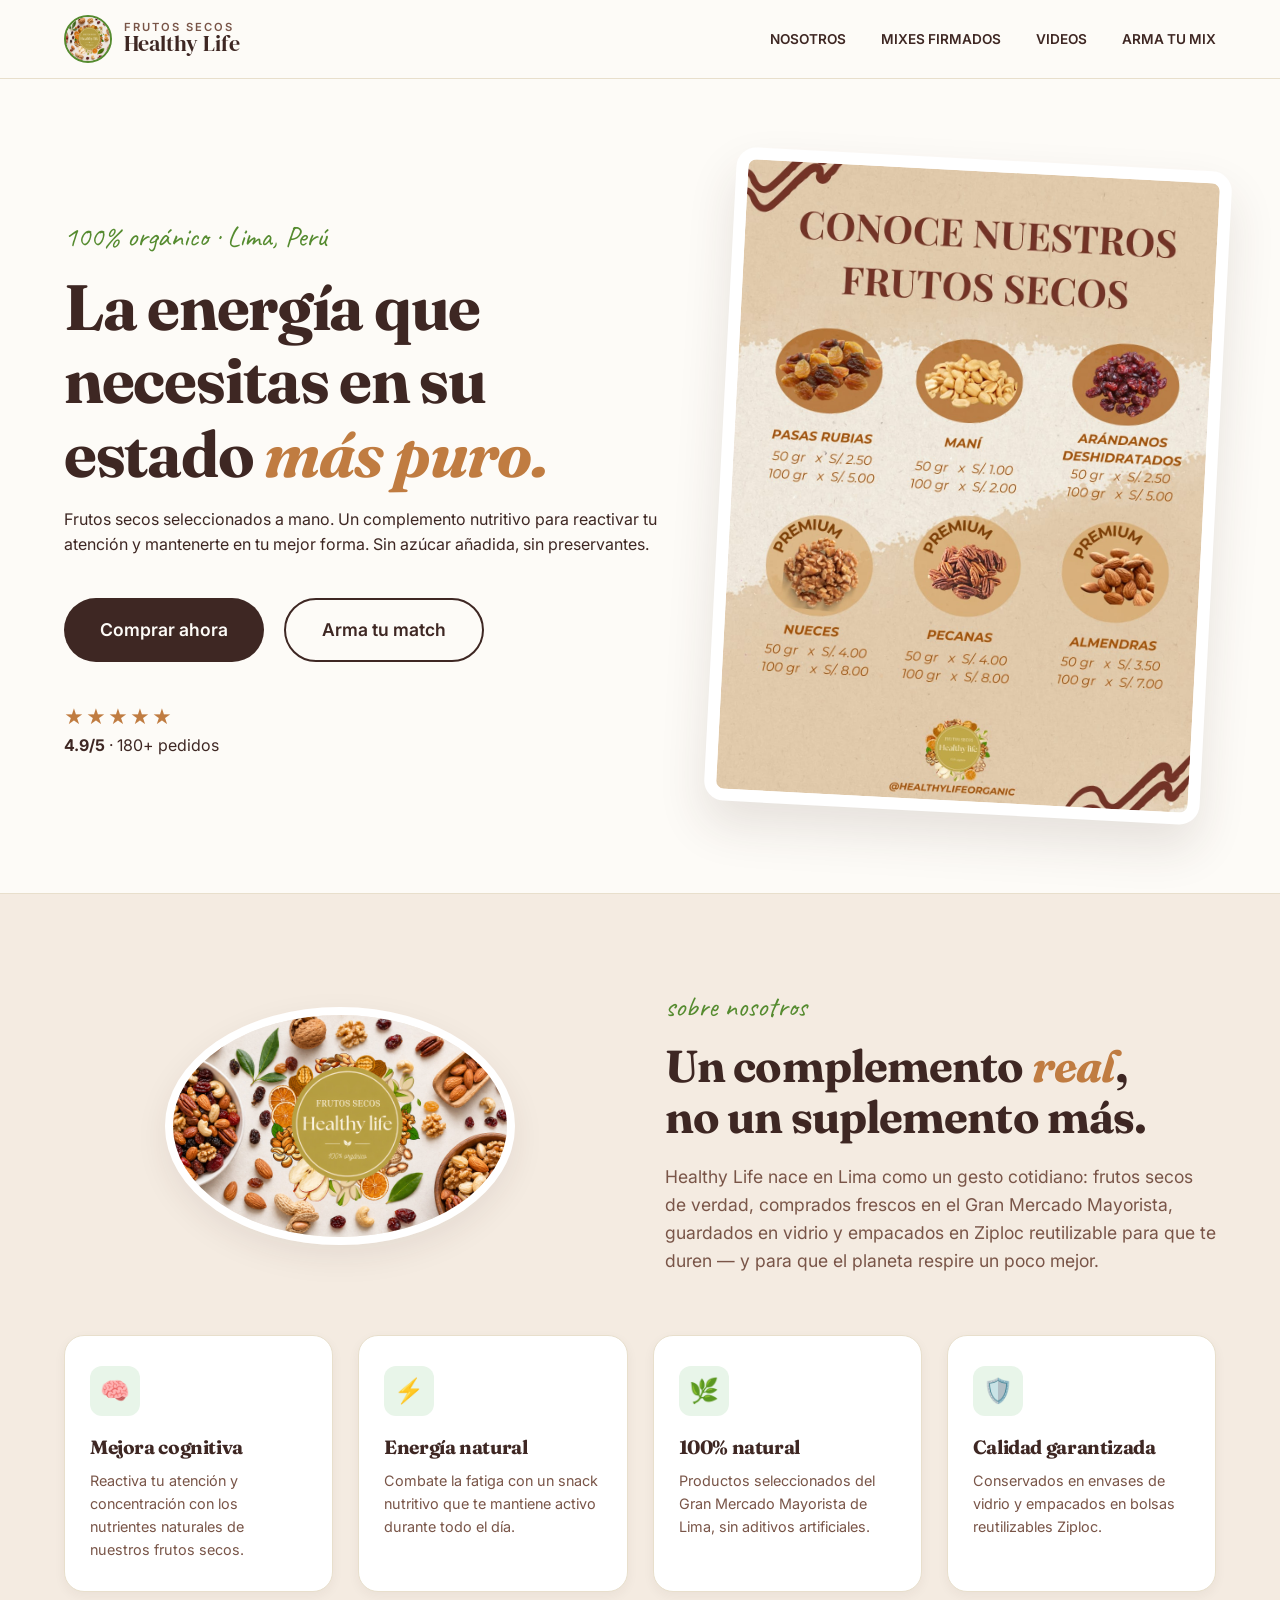
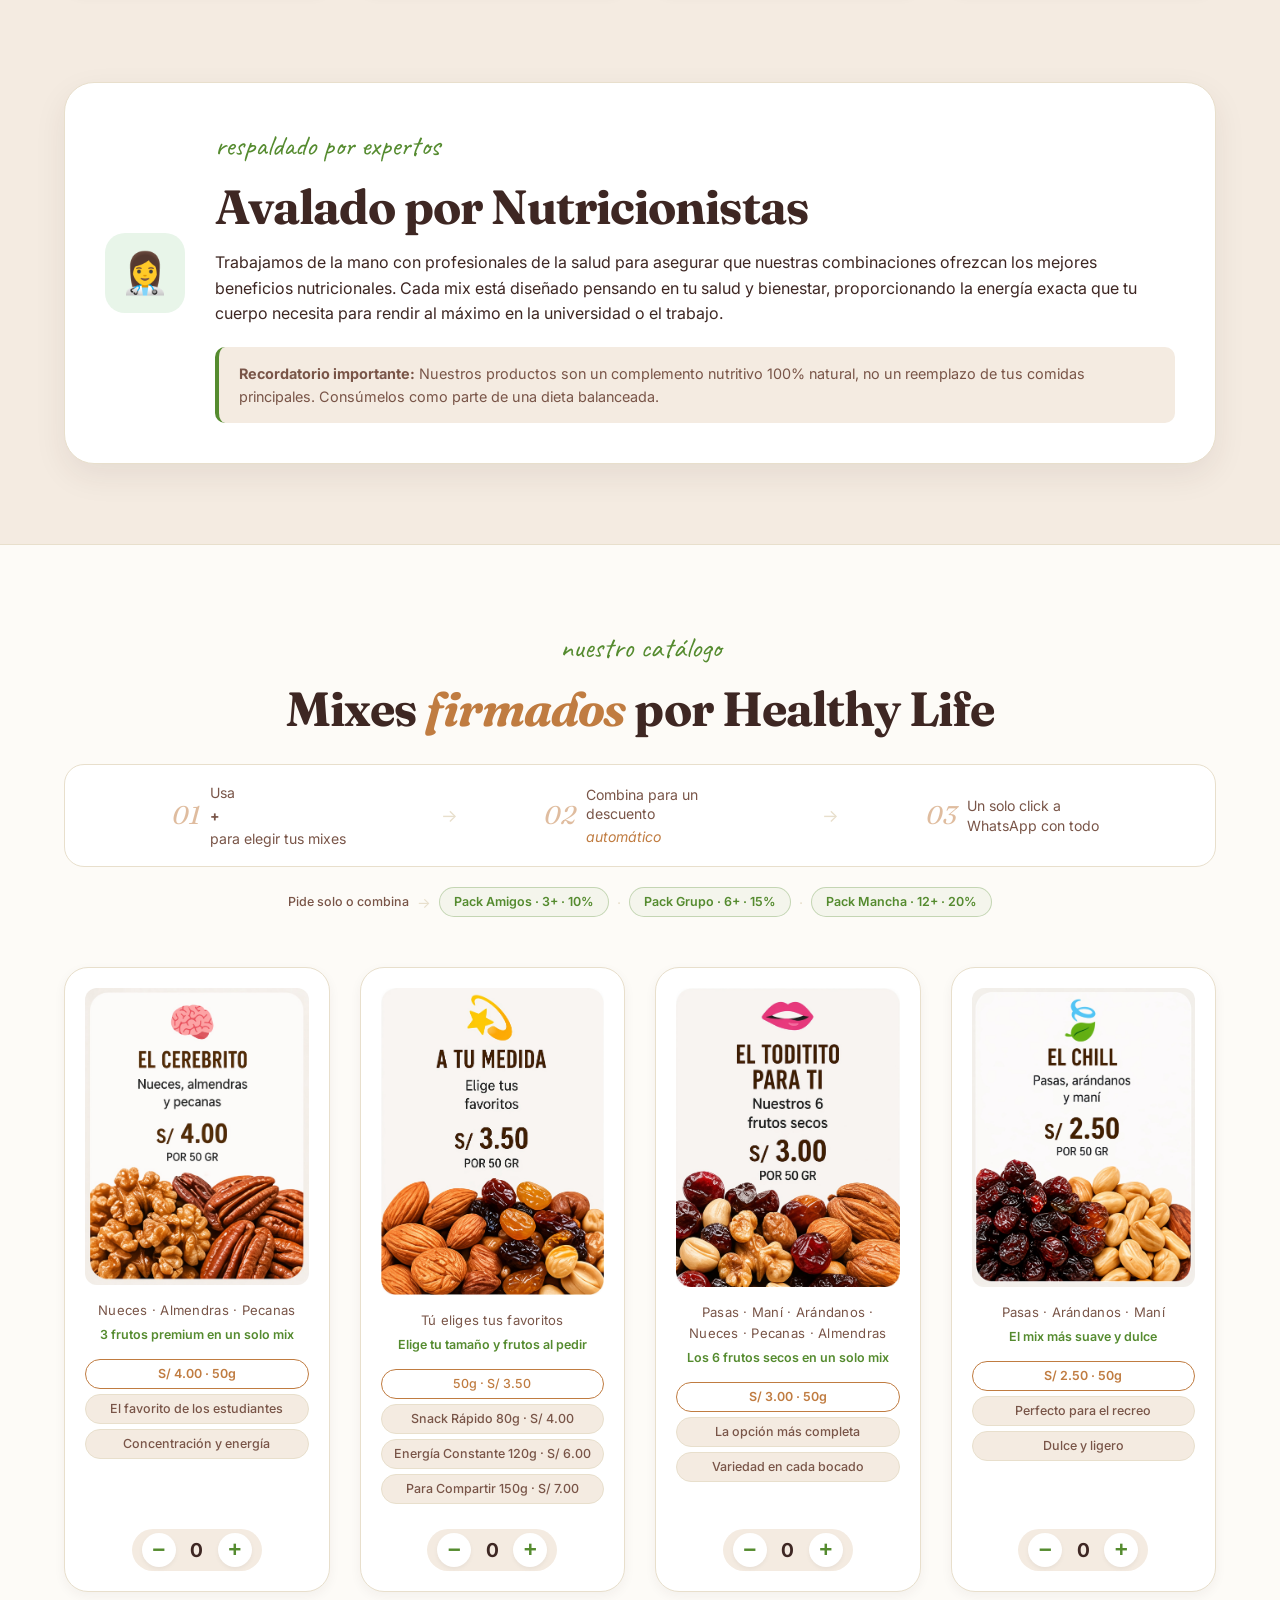
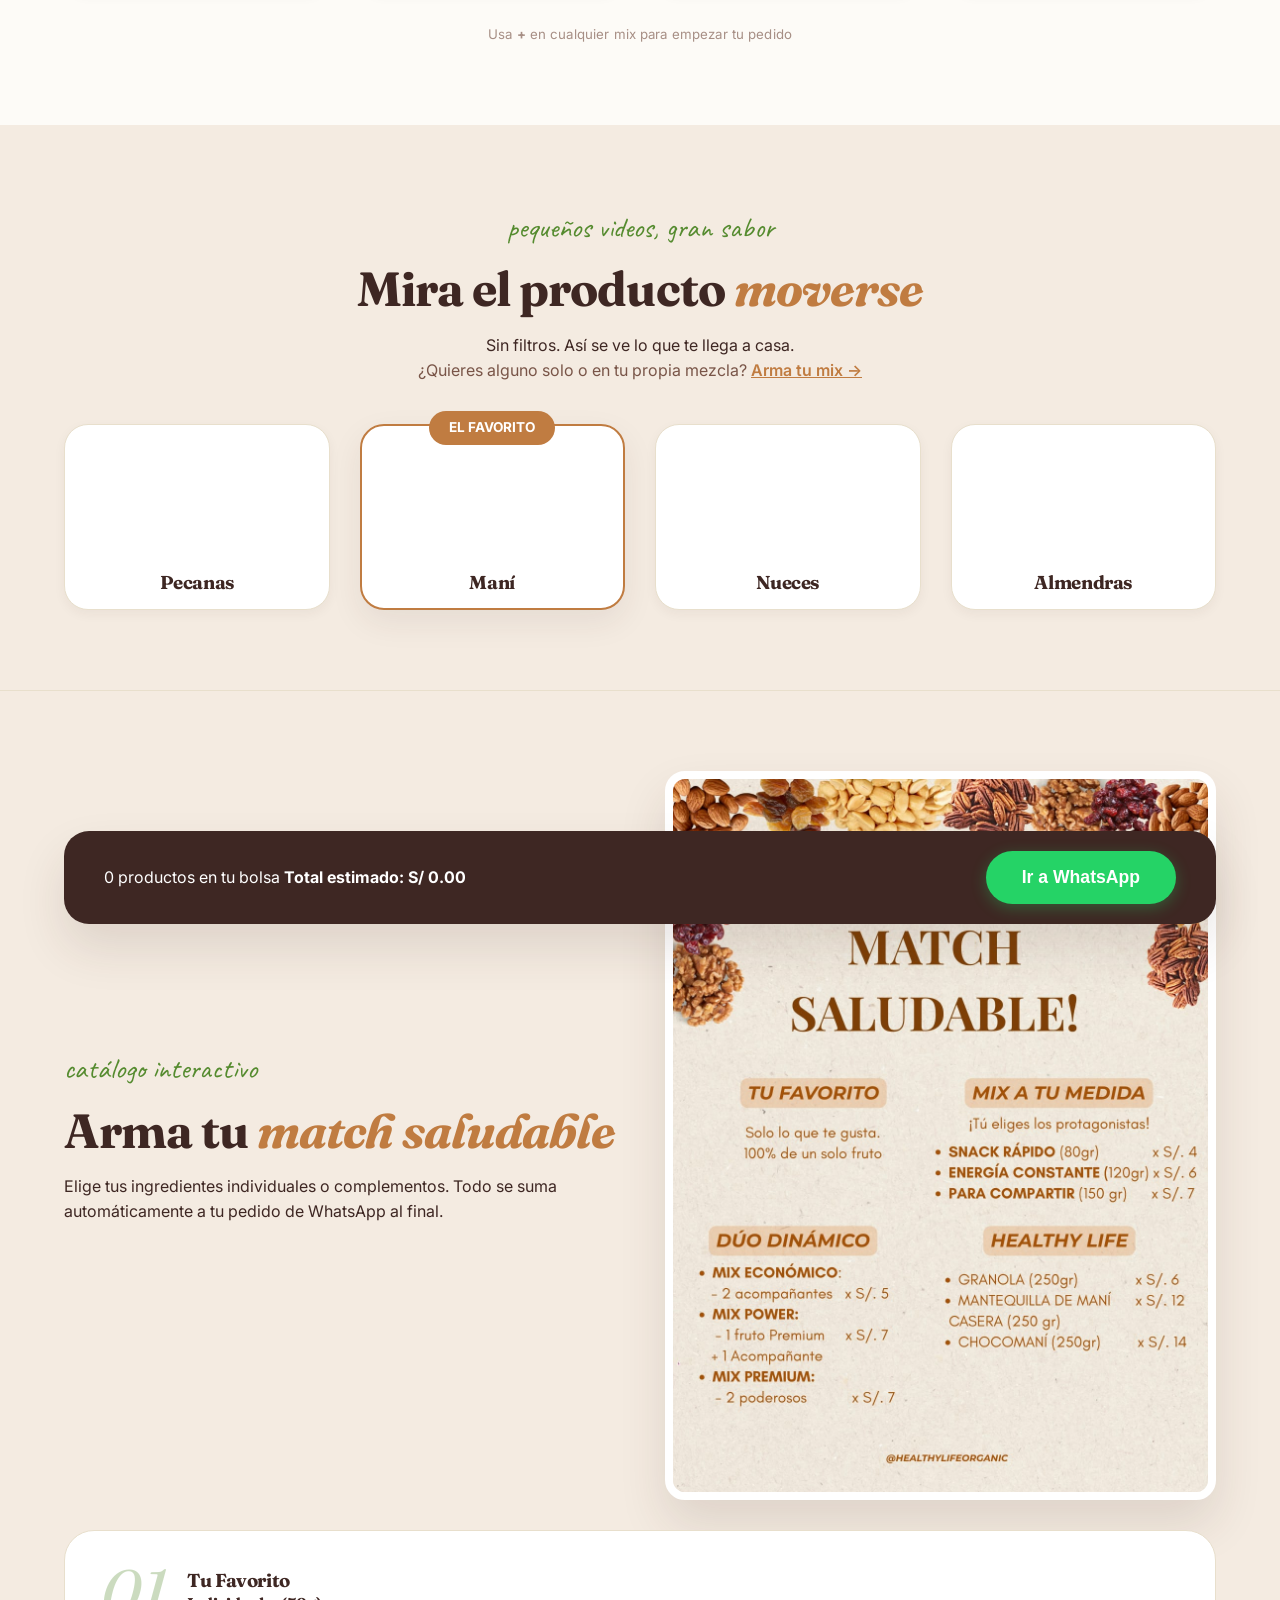
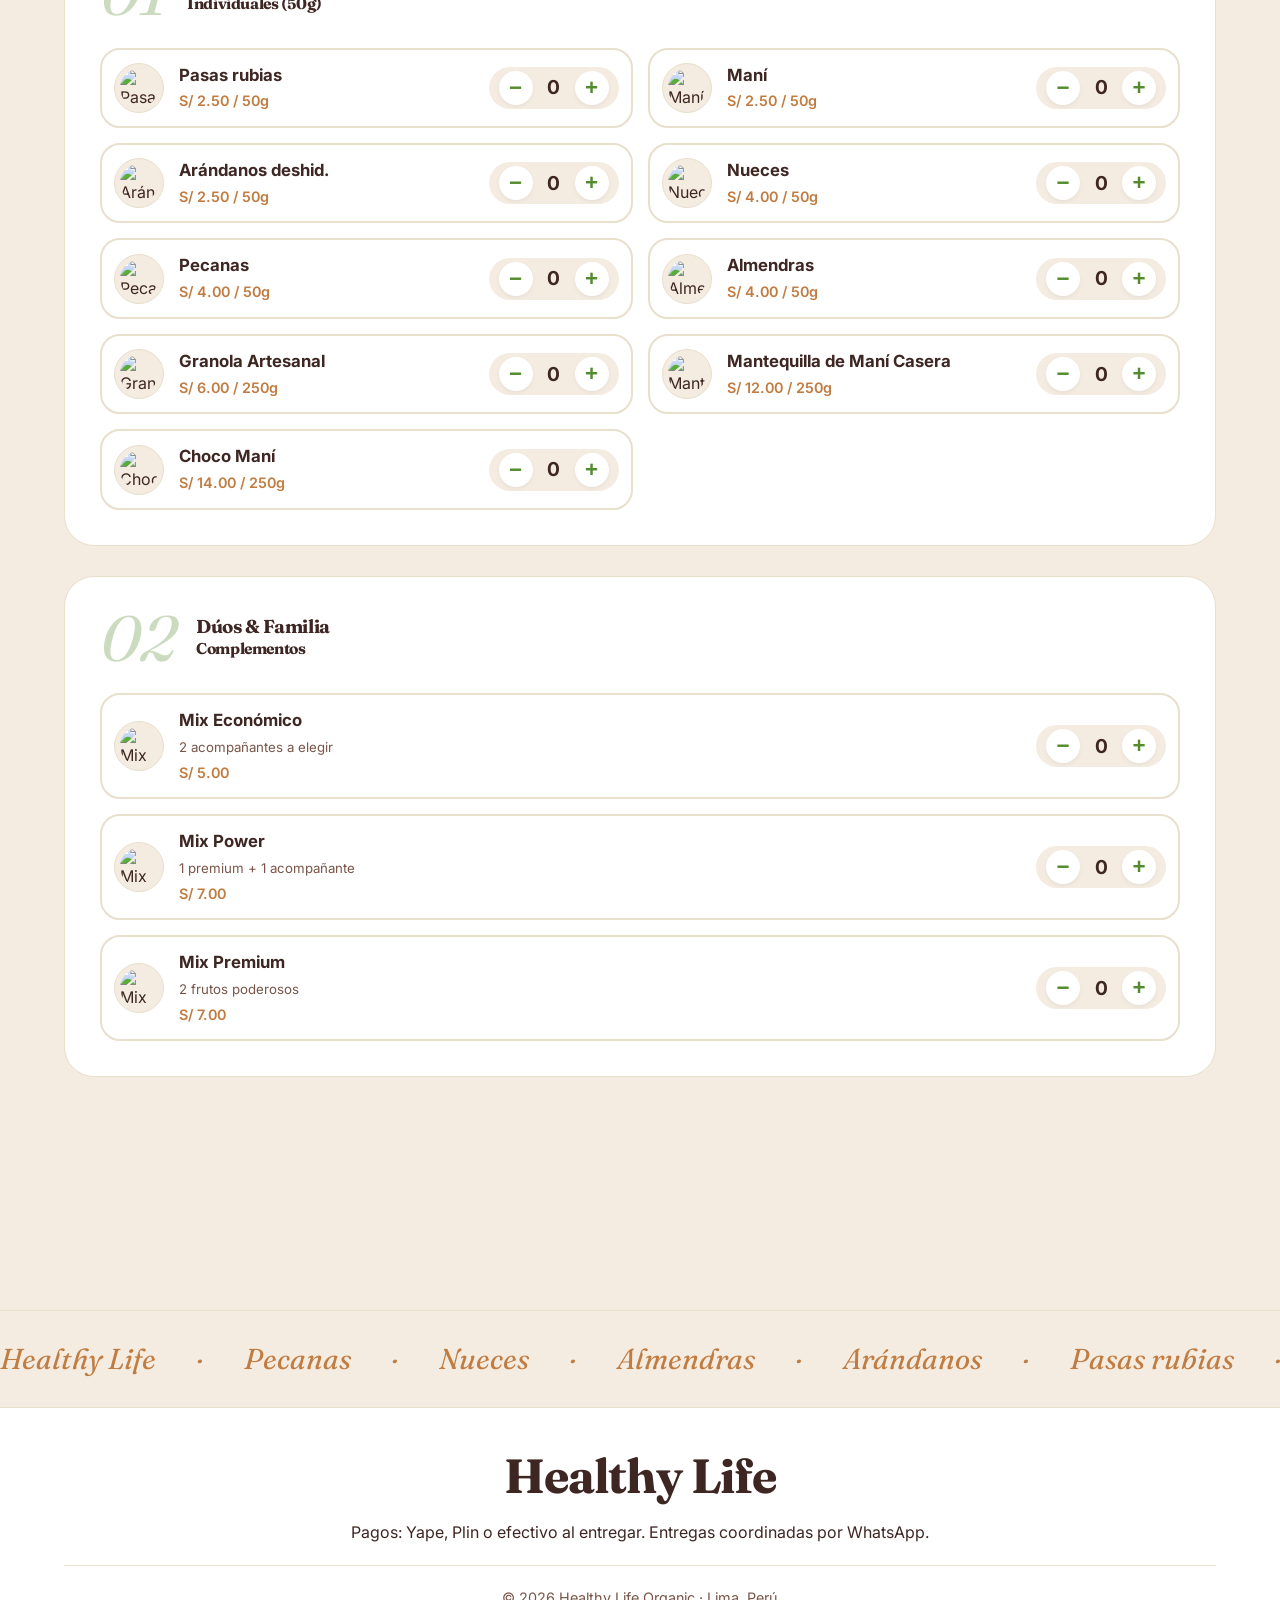
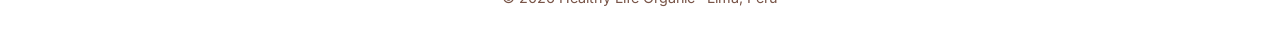
==== commit b56e626b: "Fix duos" ====
--- a/index.html
+++ b/index.html
@@ -170,7 +170,6 @@
                                 <button class="qty-btn btn-plus">+</button>
                             </div>
                         </div>
-                        <button class="btn btn-wa btn-comprar" onclick="abrirModalCatalogo('compra_cerebrito', 'El Cerebrito', 4.00)">Pedir al WhatsApp</button>
                     </div>
                 </div>
                 <div class="card product-card reveal reveal-delay-2">
@@ -191,7 +190,6 @@
                                 <button class="qty-btn btn-plus">+</button>
                             </div>
                         </div>
-                        <button class="btn btn-wa btn-comprar" onclick="abrirModalMedida('compra_medida')">Pedir al WhatsApp</button>
                     </div>
                 </div>
                 <div class="card product-card reveal reveal-delay-3">
@@ -211,7 +209,6 @@
                                 <button class="qty-btn btn-plus">+</button>
                             </div>
                         </div>
-                        <button class="btn btn-wa btn-comprar" onclick="abrirModalCatalogo('compra_toditito', 'El Toditito Para Ti', 3.00)">Pedir al WhatsApp</button>
                     </div>
                 </div>
                 <div class="card product-card reveal reveal-delay-4">
@@ -231,7 +228,6 @@
                                 <button class="qty-btn btn-plus">+</button>
                             </div>
                         </div>
-                        <button class="btn btn-wa btn-comprar" onclick="abrirModalCatalogo('compra_chill', 'El Chill', 2.50)">Pedir al WhatsApp</button>
                     </div>
                 </div>
             </div>
@@ -382,6 +378,21 @@
         </div>
     </div>
 
+    <!-- Modal Dúos y Familia -->
+    <div id="modalDuo" class="modal-overlay" onclick="cerrarModalDuo(event)">
+        <div class="modal-card">
+            <div class="modal-prod-header">
+                <h3 id="duoModalNombre"></h3>
+                <p id="duoModalDesc" class="modal-resumen-text"></p>
+            </div>
+            <div id="duoModalBody" class="modal-section"></div>
+            <div class="modal-actions">
+                <button class="btn btn-outline" onclick="cerrarModalDuo()">Cancelar</button>
+                <button id="duoConfirmBtn" class="btn btn-wa" onclick="confirmarDuo()" disabled>Añadir →</button>
+            </div>
+        </div>
+    </div>
+
     <script src="main.js"></script>
 </body>
 </html>
--- a/style.css
+++ b/style.css
@@ -56,6 +56,7 @@
 .btn-outline:hover { background: var(--text-main); color: var(--bg-main); transform: translateY(-3px); }
 .btn-wa { background: #25D366; color: white; box-shadow: 0 4px 15px rgba(37, 211, 102, 0.3); }
 .btn-wa:hover { background: #1EBE5D; transform: translateY(-2px); }
+.btn-wa:disabled { background: #a8e6c3; box-shadow: none; cursor: not-allowed; transform: none; }
 
 /* ── HERO SECTION ── */
 .hero { padding: 80px 0; }
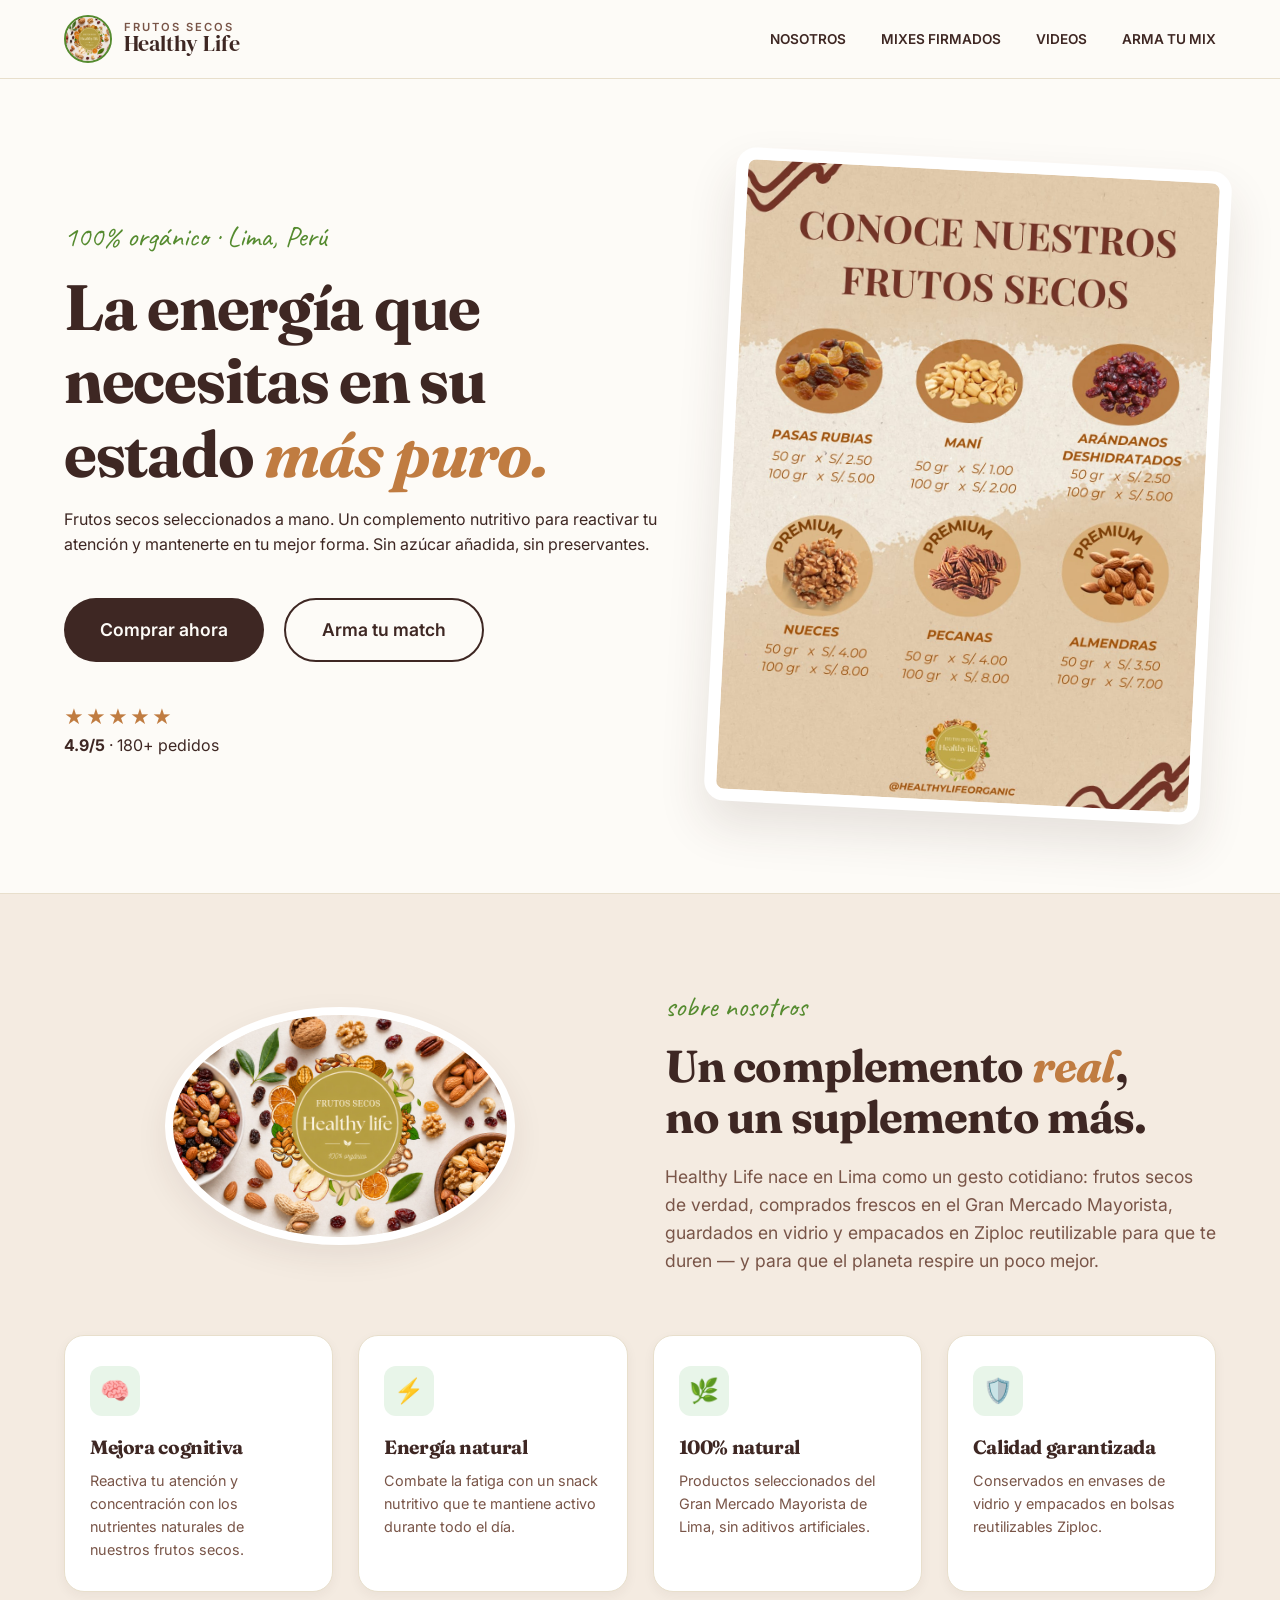
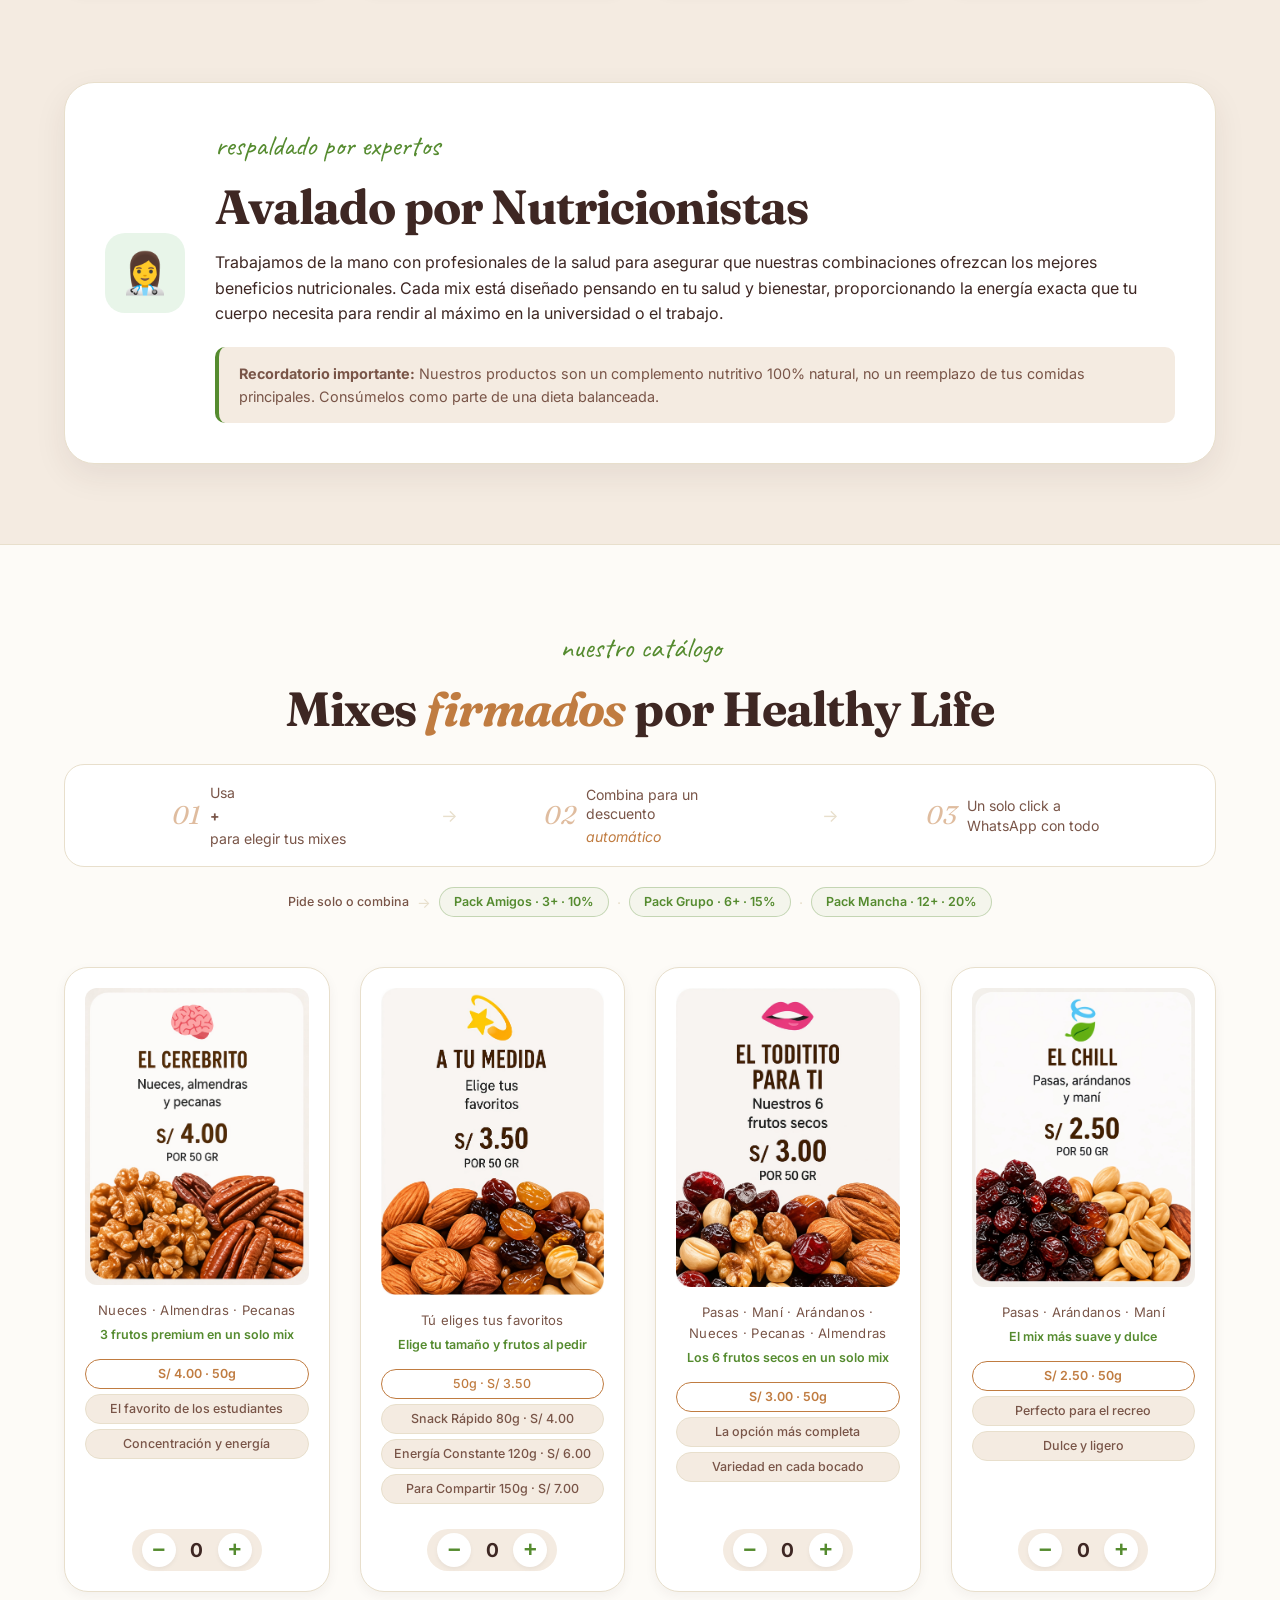
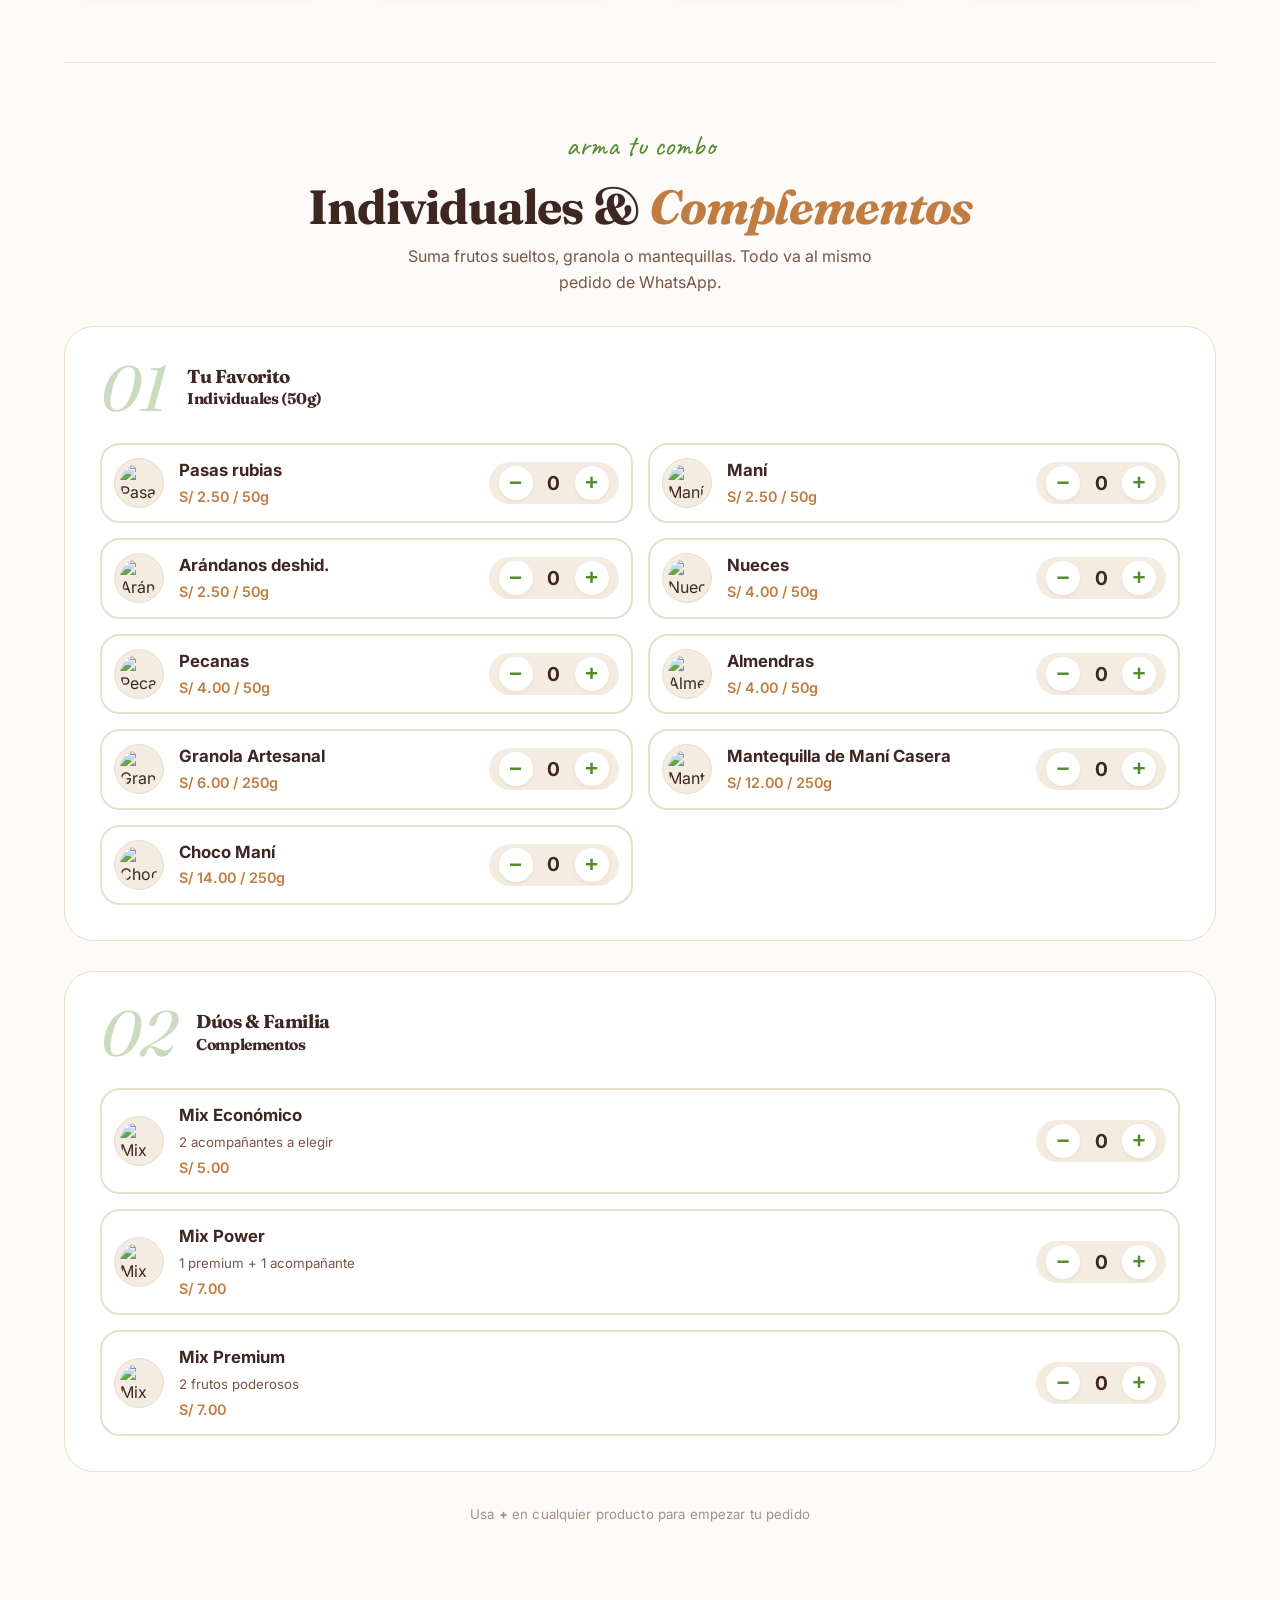
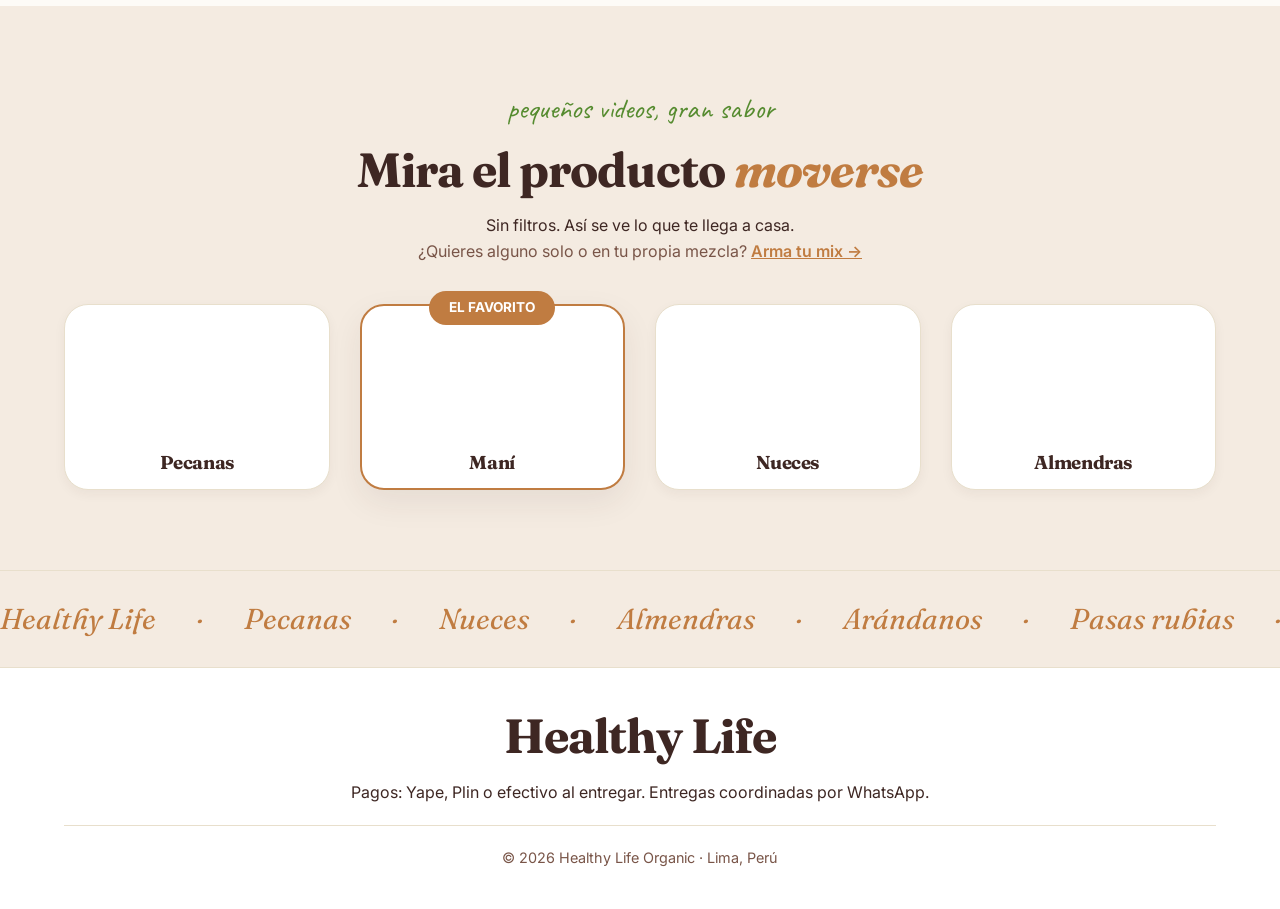
==== commit 1c782e72: "Barra inferior unificada" ====
--- a/index.html
+++ b/index.html
@@ -232,17 +232,40 @@
                 </div>
             </div>
 
-            <!-- Hint vacío -->
-            <p id="catalogHint" class="catalog-hint">Usa <strong>+</strong> en cualquier mix para empezar tu pedido</p>
-
-            <!-- Carrito del catálogo -->
-            <div id="catalogCartBar" class="cart-bar" style="display:none">
+
+            <!-- Divisor Individuales & Complementos -->
+            <div id="configurador" class="catalog-divider reveal">
+                <span class="eyebrow">arma tu combo</span>
+                <h2>Individuales & <em>Complementos</em></h2>
+                <p>Suma frutos sueltos, granola o mantequillas. Todo va al mismo pedido de WhatsApp.</p>
+            </div>
+
+            <div class="config-grid">
+                <div class="config-panel reveal">
+                    <div class="config-head">
+                        <span class="config-num">01</span>
+                        <h3>Tu Favorito <br><small>Individuales (50g)</small></h3>
+                    </div>
+                    <div id="favGrid" class="items-grid"></div>
+                </div>
+                <div class="config-panel reveal reveal-delay-1">
+                    <div class="config-head">
+                        <span class="config-num">02</span>
+                        <h3>Dúos & Familia <br><small>Complementos</small></h3>
+                    </div>
+                    <div id="duoGrid" class="items-grid list-view"></div>
+                </div>
+            </div>
+
+            <!-- Barra unificada de pedido -->
+            <p id="unifiedHint" class="catalog-hint">Usa <strong>+</strong> en cualquier producto para empezar tu pedido</p>
+            <div id="unifiedCartBar" class="cart-bar" style="display:none">
                 <div class="cart-info">
-                    <span id="catalogCartCount">0 mixes</span>
-                    <strong id="catalogCartTotal">S/ 0.00</strong>
-                </div>
-                <span id="catalogPromoMsg" class="promo-hint"></span>
-                <button id="btnPedirCatalogo" class="btn btn-wa btn-lg">Pedir todo →</button>
+                    <span id="unifiedCartCount">0 productos</span>
+                    <strong id="unifiedCartTotal">S/ 0.00</strong>
+                </div>
+                <span id="unifiedPromoMsg" class="promo-hint"></span>
+                <button id="btnPedirTodo" class="btn btn-wa btn-lg">Pedir todo →</button>
             </div>
         </div>
     </section>
@@ -282,46 +305,6 @@
                     </div>
                     <h3 class="text-center">Almendras</h3>
                 </div>
-            </div>
-        </div>
-    </section>
-
-    <!-- Configurador -->
-    <section id="configurador" class="configurador bg-alt">
-        <div class="container">
-            <div class="config-intro grid-2 align-center reveal">
-                <div>
-                    <span class="eyebrow">catálogo interactivo</span>
-                    <h2>Arma tu <em>match saludable</em></h2>
-                    <p>Elige tus ingredientes individuales o complementos. Todo se suma automáticamente a tu pedido de WhatsApp al final.</p>
-                </div>
-                <img src="assets/img/match-saludable.jpeg" alt="Flyer Match saludable" class="config-poster">
-            </div>
-            
-            <div class="config-grid">
-                <div class="config-panel reveal">
-                    <div class="config-head">
-                        <span class="config-num">01</span>
-                        <h3>Tu Favorito <br><small>Individuales (50g)</small></h3>
-                    </div>
-                    <div id="favGrid" class="items-grid"></div>
-                </div>
-                <div class="config-panel reveal reveal-delay-1">
-                    <div class="config-head">
-                        <span class="config-num">02</span>
-                        <h3>Dúos & Familia <br><small>Complementos</small></h3>
-                    </div>
-                    <div id="duoGrid" class="items-grid list-view"></div>
-                </div>
-            </div>
-
-            <!-- Sticky Cart -->
-            <div class="cart-bar reveal">
-                <div class="cart-info">
-                    <span id="cartCount">0 productos en tu bolsa</span>
-                    <strong id="cartTotal">Total estimado: S/ 0.00</strong>
-                </div>
-                <button id="btnPedirWa" class="btn btn-wa btn-lg">Ir a WhatsApp</button>
             </div>
         </div>
     </section>
--- a/style.css
+++ b/style.css
@@ -117,6 +117,9 @@
 
 /* ── CATÁLOGO ── */
 .catalog { padding: 80px 0; }
+.catalog-divider { text-align: center; margin: 70px 0 10px; padding-top: 60px; border-top: 1px solid var(--border-color); }
+.catalog-divider h2 { margin: 8px 0 10px; }
+.catalog-divider p { color: var(--text-muted); max-width: 480px; margin: 0 auto; }
 .grid-4 { display: grid; grid-template-columns: repeat(auto-fit, minmax(260px, 1fr)); gap: 30px; margin-top: 40px; }
 .product-card { 
     background: white; 
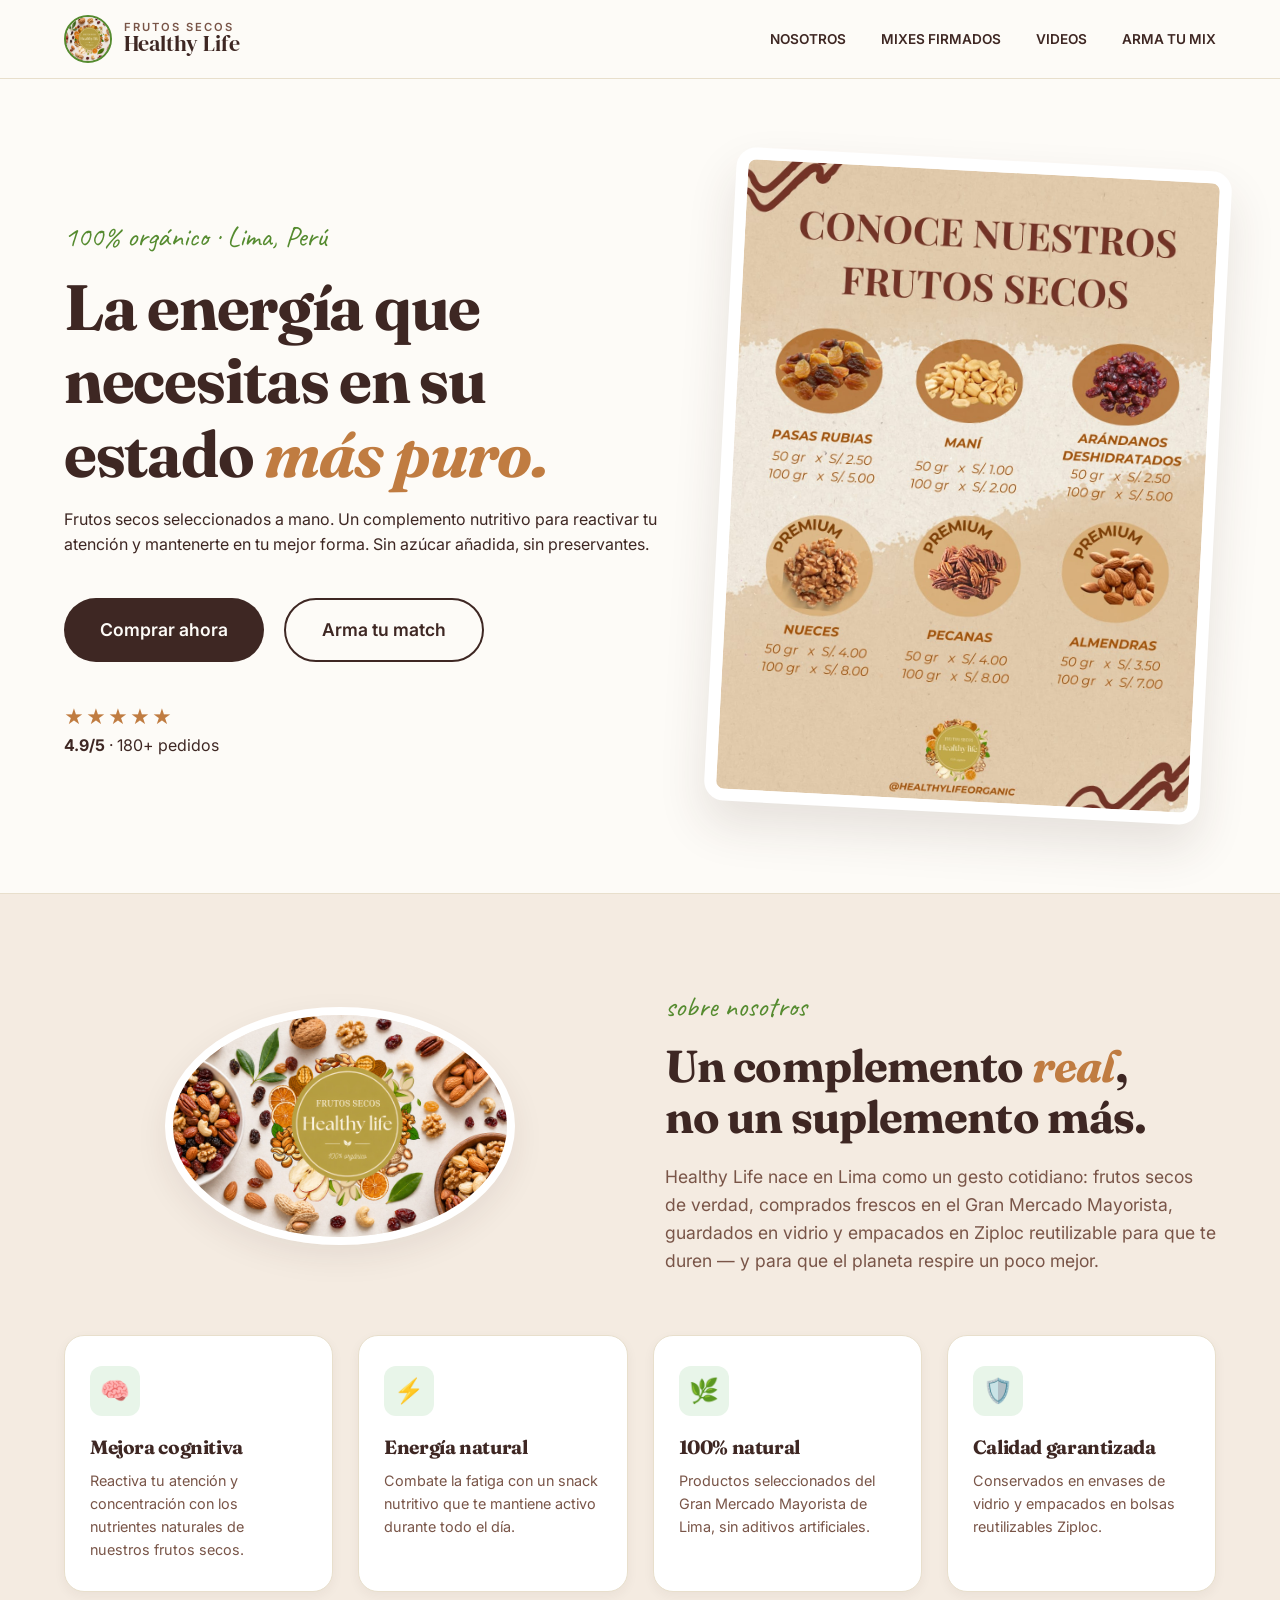
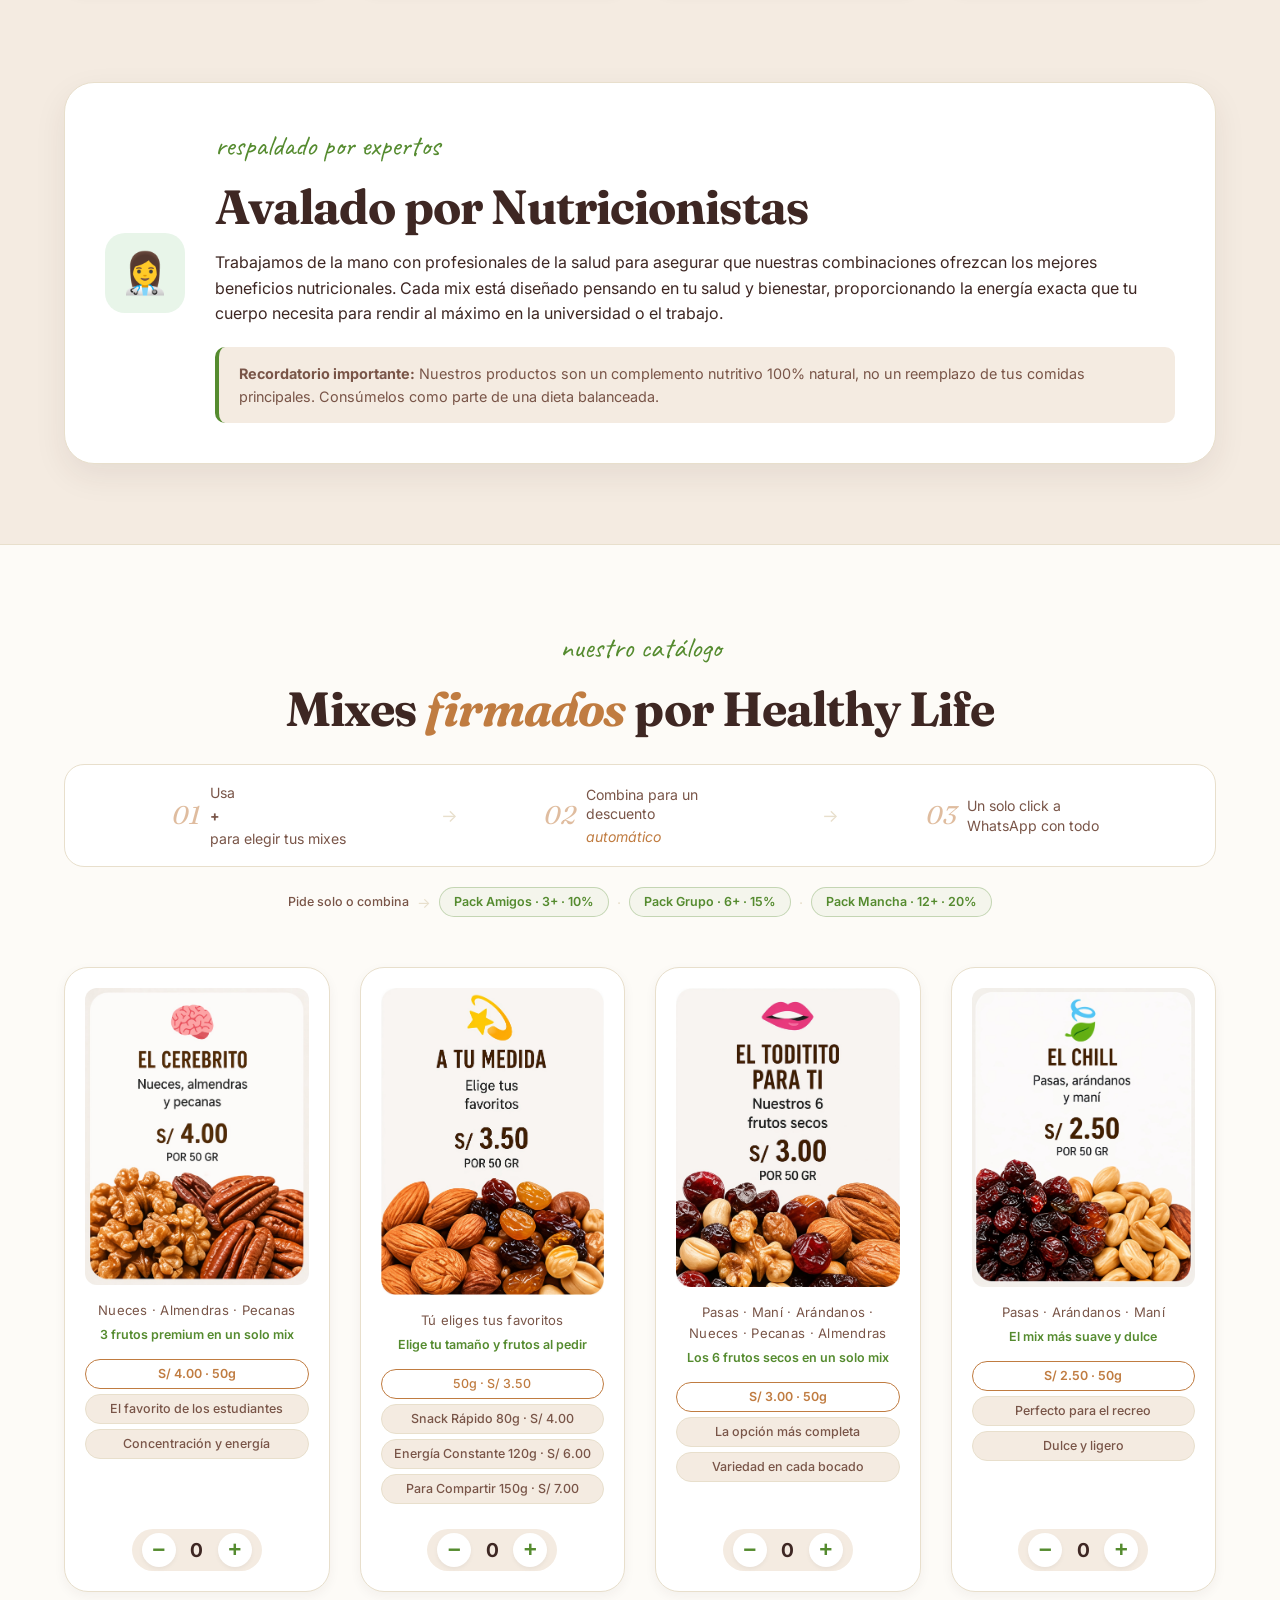
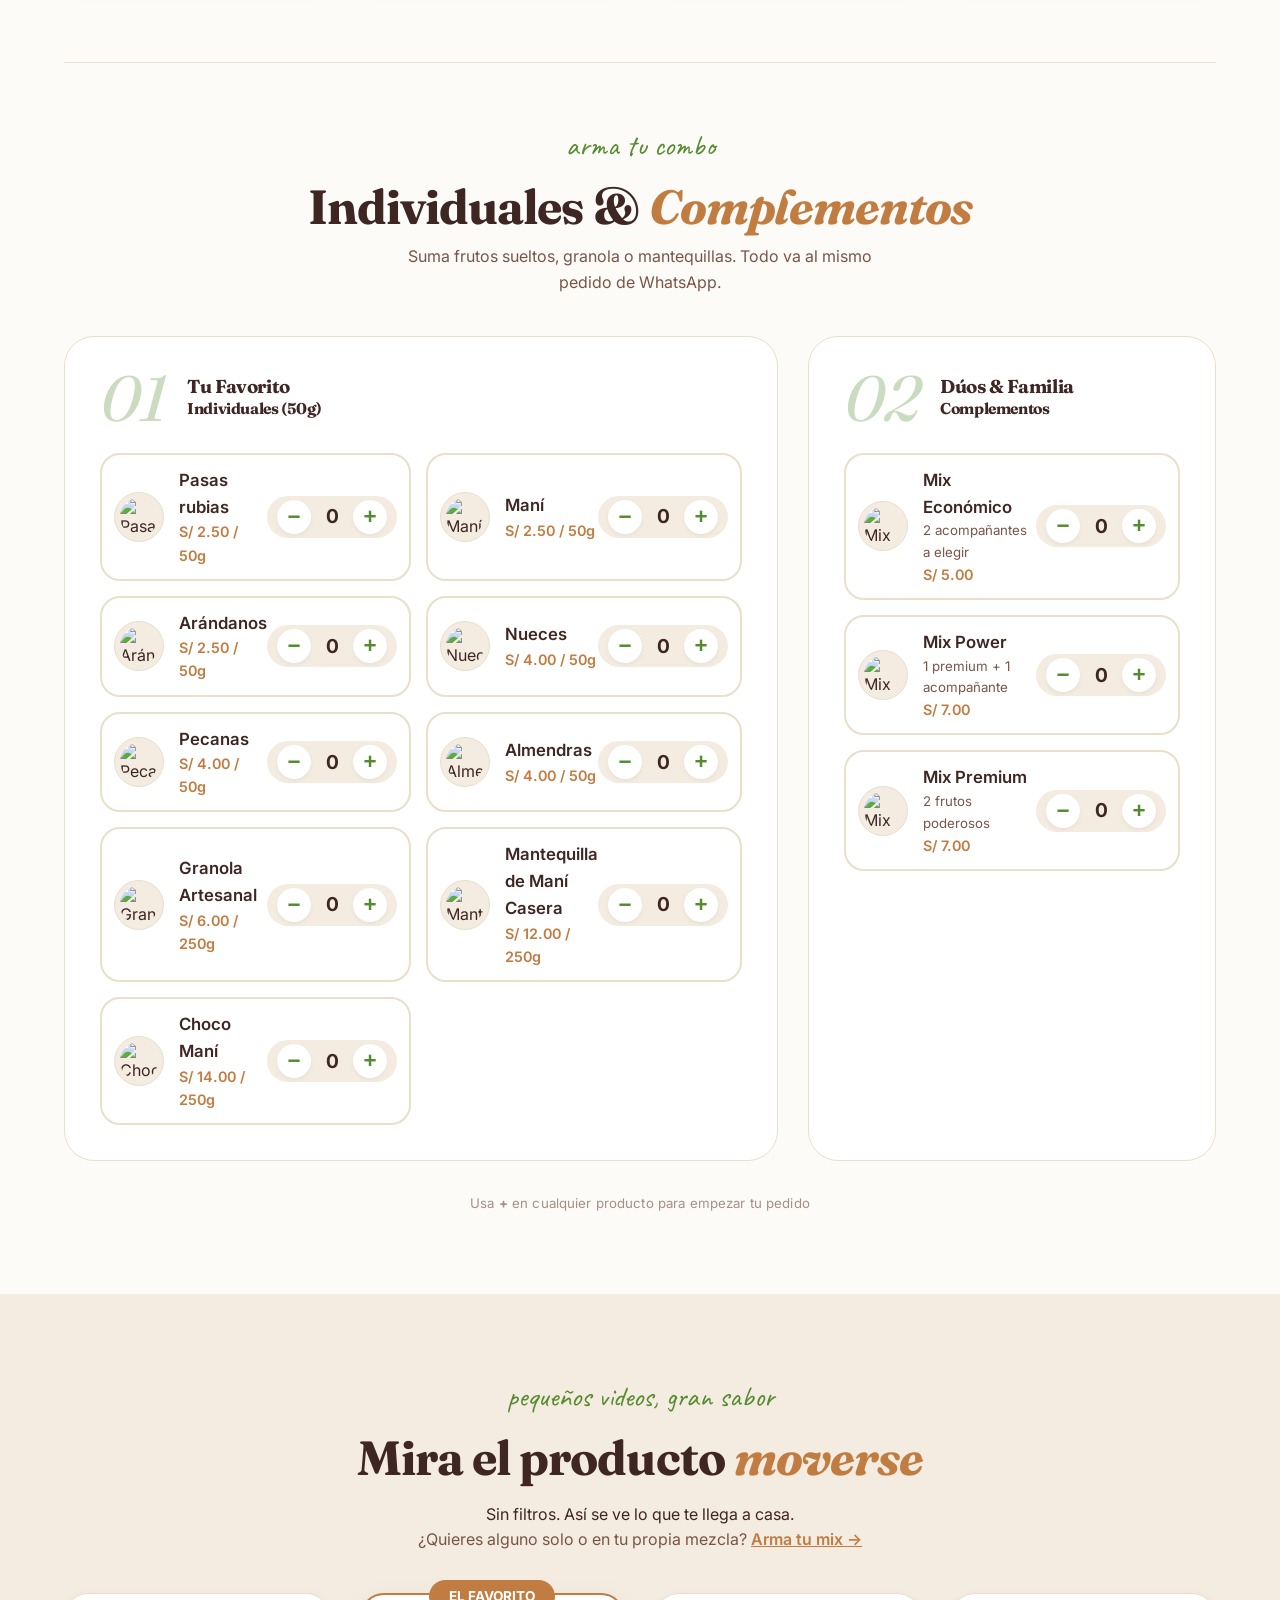
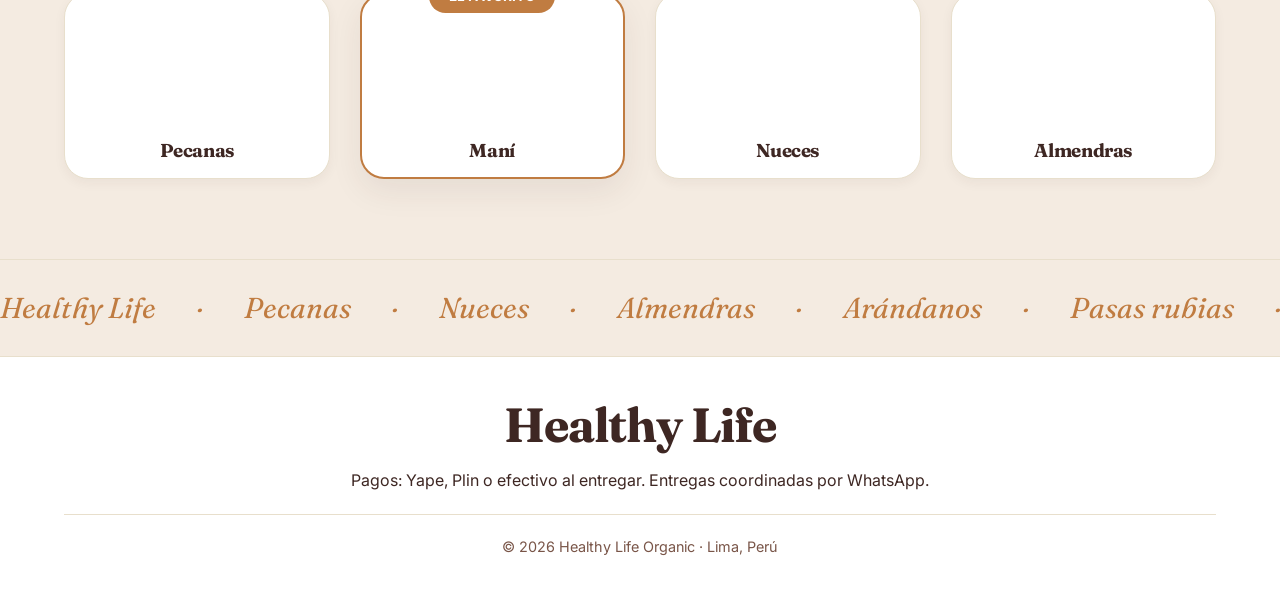
==== commit df94ae13: "feat: correcciones y mejoras en la rama diego-Correcion Co-Authored-By: Claude Sonnet 4.6 <noreply@a" ====
--- a/index.html
+++ b/index.html
@@ -8,6 +8,7 @@
     <link rel="preconnect" href="https://fonts.gstatic.com" crossorigin>
     <link href="https://fonts.googleapis.com/css2?family=DM+Serif+Display:ital@0;1&family=Fraunces:ital,opsz,wght@0,9..144,300..700;1,9..144,300..700&family=Inter:wght@300;400;500;600;700&family=Caveat:wght@400;600&display=swap" rel="stylesheet">
     <link rel="stylesheet" href="style.css">
+    <link rel="preload" href="assets/img/frutos-secos.jpeg" as="image">
 </head>
 <body>
 
@@ -27,6 +28,11 @@
                 <li><a href="#reels">Videos</a></li>
                 <li><a href="#configurador">Arma tu Mix</a></li>
             </ul>
+            <button class="nav-toggle" id="navToggle" aria-label="Abrir menú" aria-expanded="false">
+                <span></span>
+                <span></span>
+                <span></span>
+            </button>
         </div>
     </nav>
 
@@ -64,7 +70,7 @@
         <div class="container">
             <div class="nosotros-top grid-2 align-center reveal">
                 <div class="nosotros-img-wrapper">
-                    <img src="assets/img/logo.jpeg" alt="Healthy Life Nosotros" class="nosotros-img">
+                    <img src="assets/img/logo.jpeg" alt="Healthy Life Nosotros" class="nosotros-img" loading="lazy">
                 </div>
                 <div class="nosotros-text">
                     <span class="eyebrow">sobre nosotros</span>
@@ -154,7 +160,7 @@
 
             <div class="grid-4 catalog-grid">
                 <div class="card product-card reveal reveal-delay-1">
-                    <img src="assets/img/el cerebrito.png" alt="El Cerebrito">
+                    <img src="assets/img/el cerebrito.png" alt="El Cerebrito" loading="lazy">
                     <p class="product-ingredients">Nueces · Almendras · Pecanas</p>
                     <p class="product-note">3 frutos premium en un solo mix</p>
                     <div class="card-info-chips">
@@ -173,7 +179,7 @@
                     </div>
                 </div>
                 <div class="card product-card reveal reveal-delay-2">
-                    <img src="assets/img/a tu medida.png" alt="A tu medida">
+                    <img src="assets/img/a tu medida.png" alt="A tu medida" loading="lazy">
                     <p class="product-ingredients">Tú eliges tus favoritos</p>
                     <p class="product-note">Elige tu tamaño y frutos al pedir</p>
                     <div class="medida-sizes">
@@ -193,7 +199,7 @@
                     </div>
                 </div>
                 <div class="card product-card reveal reveal-delay-3">
-                    <img src="assets/img/toditito para ti.png" alt="El Toditito para ti">
+                    <img src="assets/img/toditito para ti.png" alt="El Toditito para ti" loading="lazy">
                     <p class="product-ingredients">Pasas · Maní · Arándanos · Nueces · Pecanas · Almendras</p>
                     <p class="product-note">Los 6 frutos secos en un solo mix</p>
                     <div class="card-info-chips">
@@ -212,7 +218,7 @@
                     </div>
                 </div>
                 <div class="card product-card reveal reveal-delay-4">
-                    <img src="assets/img/elchill.png" alt="El Chill">
+                    <img src="assets/img/elchill.png" alt="El Chill" loading="lazy">
                     <p class="product-ingredients">Pasas · Arándanos · Maní</p>
                     <p class="product-note">El mix más suave y dulce</p>
                     <div class="card-info-chips">
@@ -354,6 +360,7 @@
                     <button class="payment-btn" data-pago="Efectivo" onclick="seleccionarPago(this)">💵 Efectivo</button>
                 </div>
             </div>
+            <p id="modalError" class="modal-error"></p>
             <div class="modal-actions">
                 <button class="btn btn-outline" onclick="cerrarModal()">Cancelar</button>
                 <button class="btn btn-wa" onclick="confirmarPedido()">Pedir al WhatsApp →</button>
--- a/style.css
+++ b/style.css
@@ -46,6 +46,27 @@
 .nav-links { display: flex; gap: 35px; list-style: none; }
 .nav-links a { text-decoration: none; color: var(--text-main); font-weight: 600; font-size: 0.85rem; text-transform: uppercase; transition: color 0.3s; }
 .nav-links a:hover { color: var(--accent-orange); }
+.nav-toggle {
+    display: none;
+    flex-direction: column;
+    justify-content: center;
+    gap: 6px;
+    background: none;
+    border: none;
+    cursor: pointer;
+    padding: 8px;
+}
+.nav-toggle span {
+    display: block;
+    width: 24px;
+    height: 2px;
+    background: var(--text-main);
+    border-radius: 2px;
+    transition: all 0.3s;
+}
+.nav.nav-open .nav-toggle span:nth-child(1) { transform: rotate(45deg) translate(5px, 6px); }
+.nav.nav-open .nav-toggle span:nth-child(2) { opacity: 0; transform: translateX(-10px); }
+.nav.nav-open .nav-toggle span:nth-child(3) { transform: rotate(-45deg) translate(5px, -6px); }
 
 /* ── BOTONES ── */
 .btn { display: inline-flex; justify-content: center; align-items: center; padding: 12px 28px; border-radius: 50px; text-decoration: none; font-weight: 600; cursor: pointer; transition: all 0.3s ease; border: none; font-size: 1rem; }
@@ -186,8 +207,14 @@
 .config-num { font-family: 'Fraunces', serif; font-size: 4rem; color: var(--accent-green); font-style: italic; line-height: 0.8; opacity: 0.3;}
 .items-grid { display: grid; grid-template-columns: 1fr 1fr; gap: 15px; }
 .items-grid.list-view { grid-template-columns: 1fr; }
+.config-grid { display: grid; grid-template-columns: 1fr 1fr; gap: 30px; }
 .item-chip { display: flex; justify-content: space-between; align-items: center; padding: 12px; border: 2px solid var(--border-color); border-radius: 20px; transition: 0.3s; background: white;}
 .item-chip:hover { border-color: var(--accent-orange); box-shadow: var(--shadow-sm);}
+.item-info   { display: flex; align-items: center; gap: 15px; }
+.item-thumb  { width: 50px; height: 50px; object-fit: contain; border-radius: 50%; background: var(--bg-alt); padding: 5px; border: 1px solid var(--border-color); flex-shrink: 0; }
+.item-nombre { font-size: 1.05rem; display: block; color: var(--text-main); font-weight: 600; }
+.item-precio { color: var(--accent-orange); font-weight: 600; font-size: 0.9rem; display: block; }
+.item-desc   { color: var(--text-muted); font-size: 0.83rem; display: block; }
 
 /* ── CONTROLES DE CANTIDAD (+ / -) ── */
 .qty-group { display: flex; align-items: center; gap: 10px; }
@@ -415,6 +442,7 @@
 .ing-chip.selected { border-color: var(--accent-green); background: #F1F8E9; }
 .ing-chip img { width: 36px; height: 36px; object-fit: contain; border-radius: 50%; background: var(--bg-alt); padding: 3px; flex-shrink: 0; }
 .ing-chip-info strong { display: block; font-size: 0.85rem; color: var(--text-main); line-height: 1.2; }
+.ing-chip-meta { font-size: 0.82rem; color: var(--text-muted); }
 .ing-chip.selected .ing-chip-info strong { color: var(--accent-green); }
 .modal-check { width: 18px; height: 18px; border: 2px solid var(--border-color); border-radius: 5px; margin-left: auto; flex-shrink: 0; display: flex; align-items: center; justify-content: center; font-size: 0.75rem; transition: background 0.15s; }
 .ing-chip.selected .modal-check { background: var(--accent-green); border-color: var(--accent-green); color: white; }
@@ -429,6 +457,18 @@
 .payment-btn.selected { border-color: var(--accent-green); background: #F1F8E9; color: var(--accent-green); }
 .modal-actions { display: flex; gap: 12px; margin-top: 20px; }
 .modal-actions .btn { flex: 1; }
+.modal-error {
+    color: #c62828;
+    font-size: 0.82rem;
+    font-weight: 600;
+    padding: 8px 14px;
+    background: #ffebee;
+    border-radius: 10px;
+    border: 1px solid #ef9a9a;
+    margin-top: 12px;
+    display: none;
+    text-align: center;
+}
 
 /* ── FOOTER ── */
 .footer { padding: 40px 0; background: white;}
@@ -437,15 +477,43 @@
 /* ── RESPONSIVO ── */
 @media (max-width: 900px) {
     .hero-grid, .grid-4, .grid-2, .grid-3 { grid-template-columns: 1fr; text-align: center; }
-    .nav-links { display: none; }
+    .nav-toggle { display: flex; }
+    .nav-links {
+        display: none;
+        flex-direction: column;
+        gap: 20px;
+        position: absolute;
+        top: 100%;
+        left: 0;
+        right: 0;
+        background: rgba(253, 251, 247, 0.98);
+        border-bottom: 1px solid var(--border-color);
+        padding: 20px 24px;
+        backdrop-filter: blur(10px);
+        z-index: 99;
+    }
+    .nav.nav-open .nav-links { display: flex; }
     .hero-cta { justify-content: center; }
     .hero-video-card { transform: none; margin-top: 20px; }
     .cart-bar { flex-direction: column; gap: 15px; text-align: center; }
     .items-grid { grid-template-columns: 1fr; }
+    .config-grid { grid-template-columns: 1fr; }
     .nosotros-top { text-align: center; }
-    .nosotros-img { margin-bottom: 20px;}
-    .item-chip { flex-direction: column; gap: 15px;}
+    .nosotros-img { margin-bottom: 20px; }
+    .item-chip { flex-direction: column; gap: 15px; }
     .trust-container { flex-direction: column; text-align: center; }
     .trust-content { text-align: center; }
     .trust-icon-box { margin: 0 auto 20px; }
+}
+
+@media (max-width: 600px) {
+    .hero-cta { flex-direction: column; align-items: center; }
+    .how-it-works { flex-direction: column; gap: 10px; padding: 14px 16px; }
+    .how-arrow { transform: rotate(90deg); }
+    .payment-selector { flex-direction: column; }
+    .modal-actions { flex-direction: column; }
+    .modal-card { padding: 20px 16px; border-radius: 20px; }
+    .ingredient-chips { grid-template-columns: 1fr; }
+    .cart-bar { padding: 16px 20px; }
+    .marquee-track { font-size: 1.3rem; }
 }
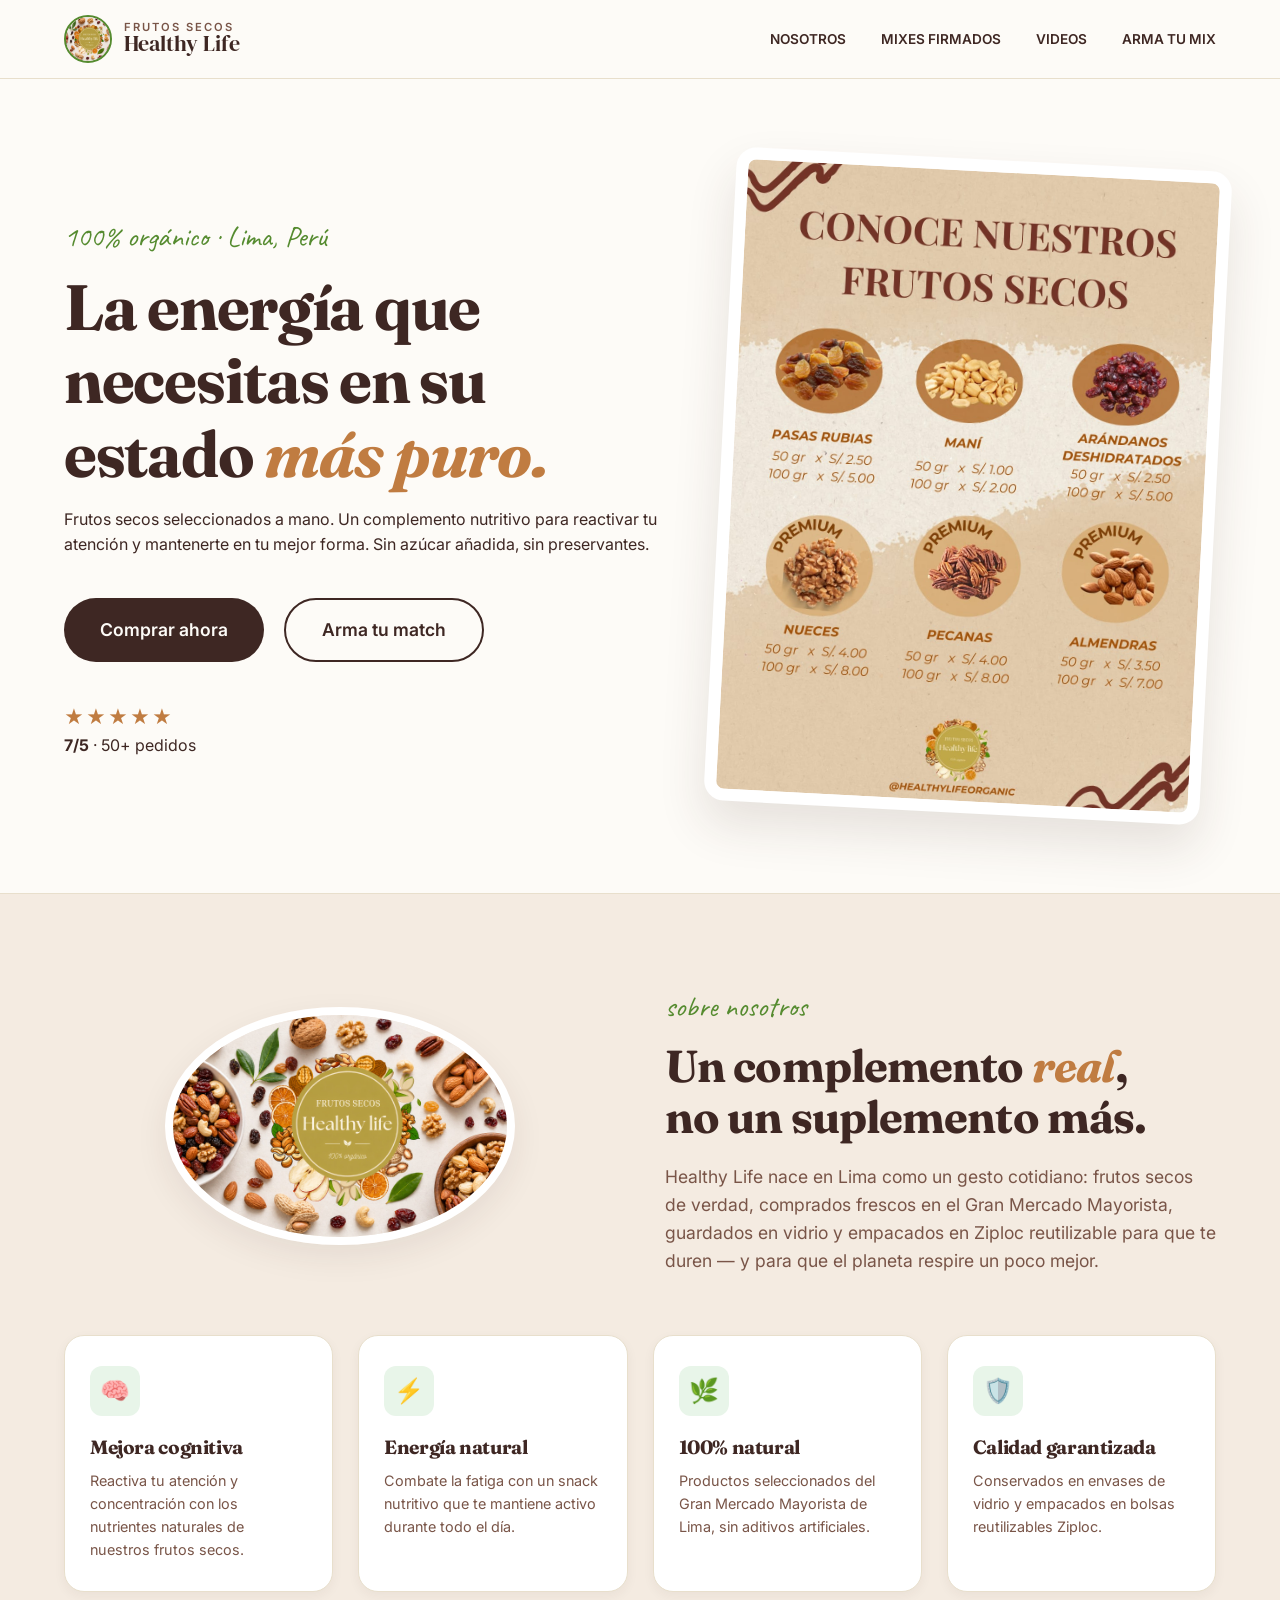
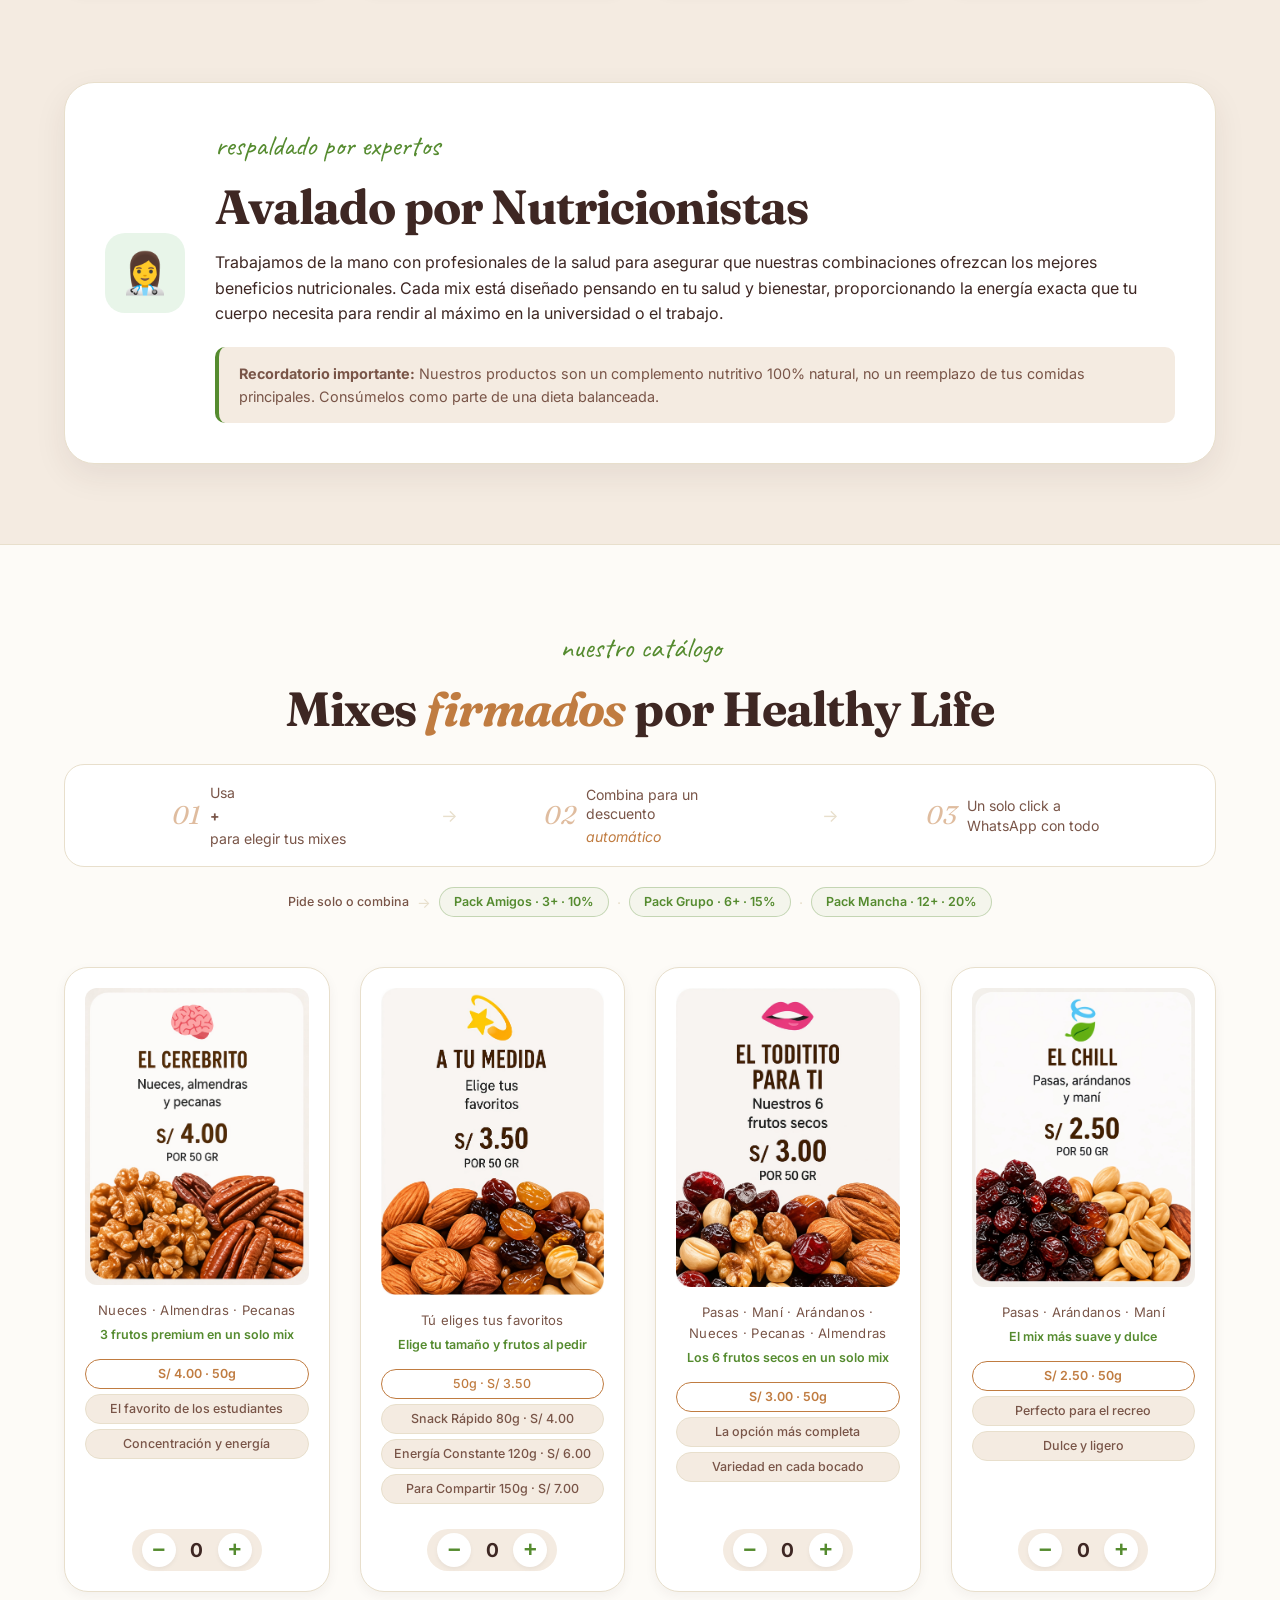
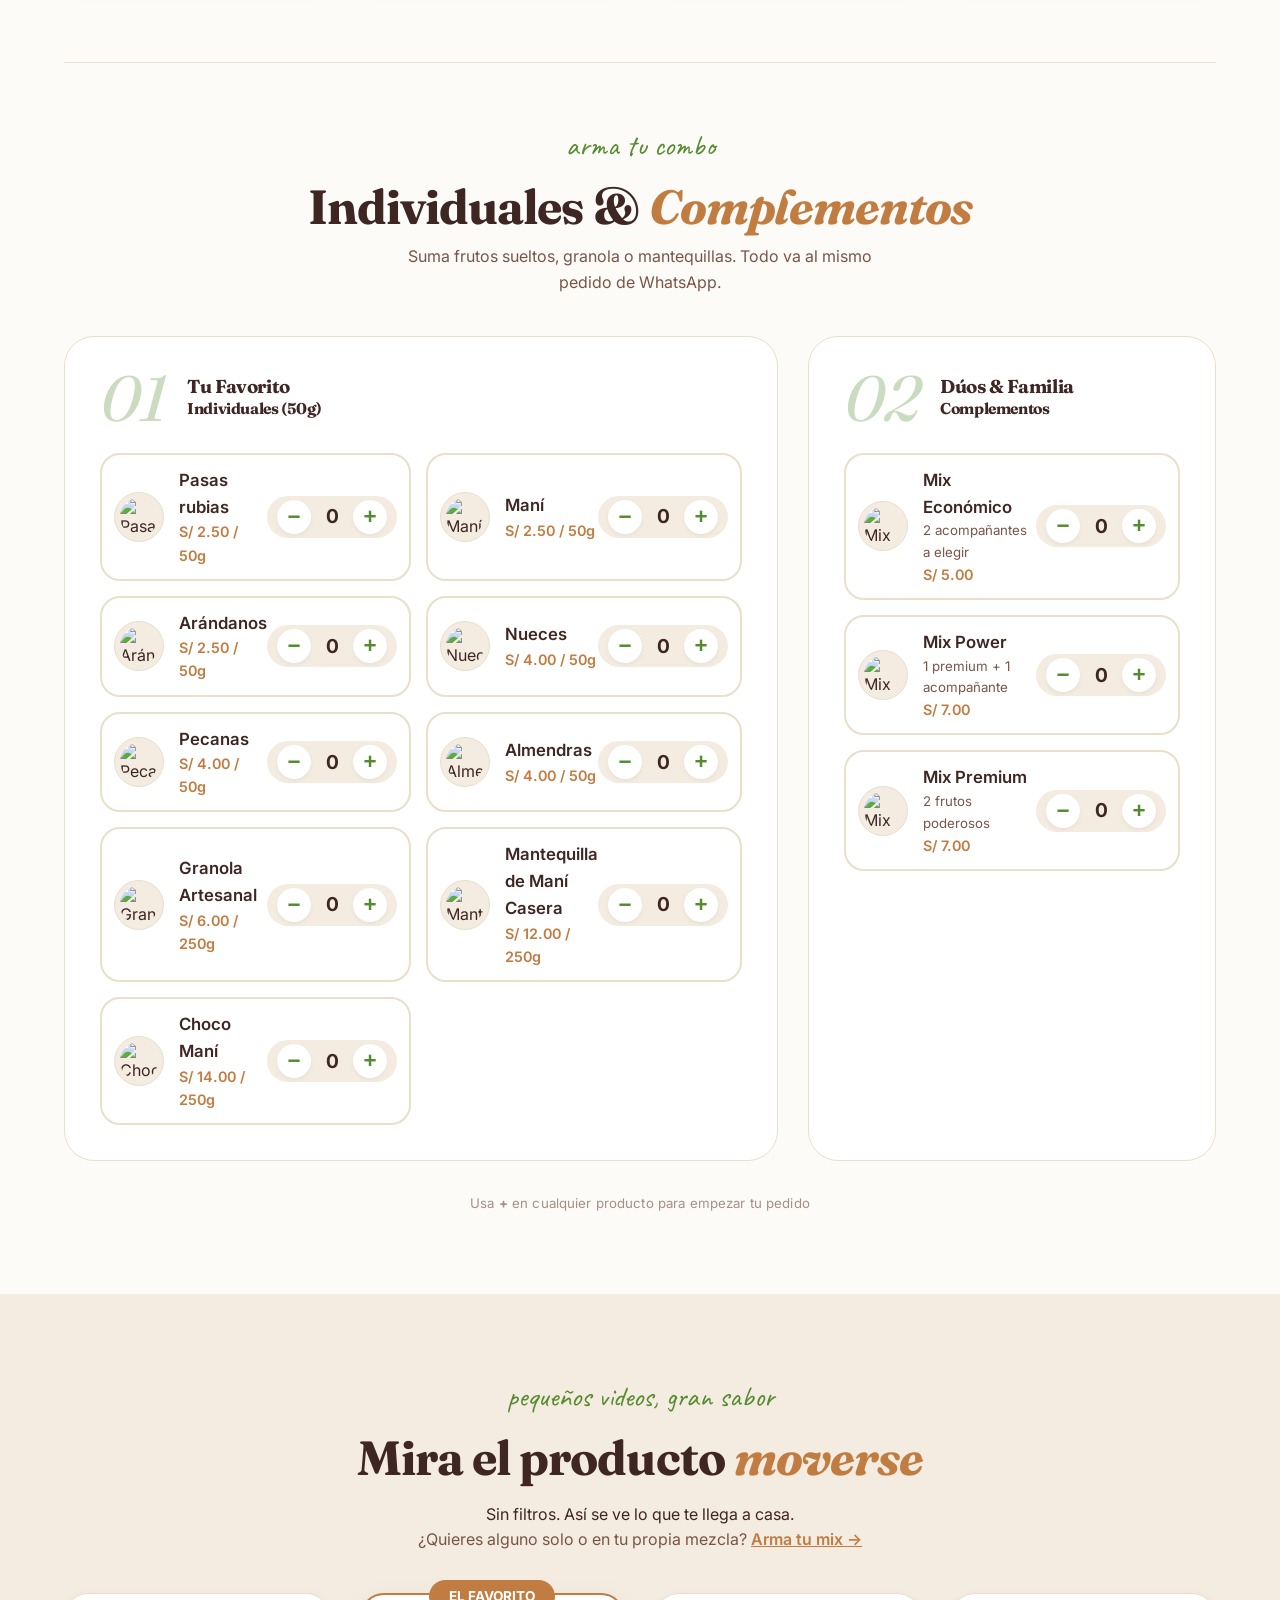
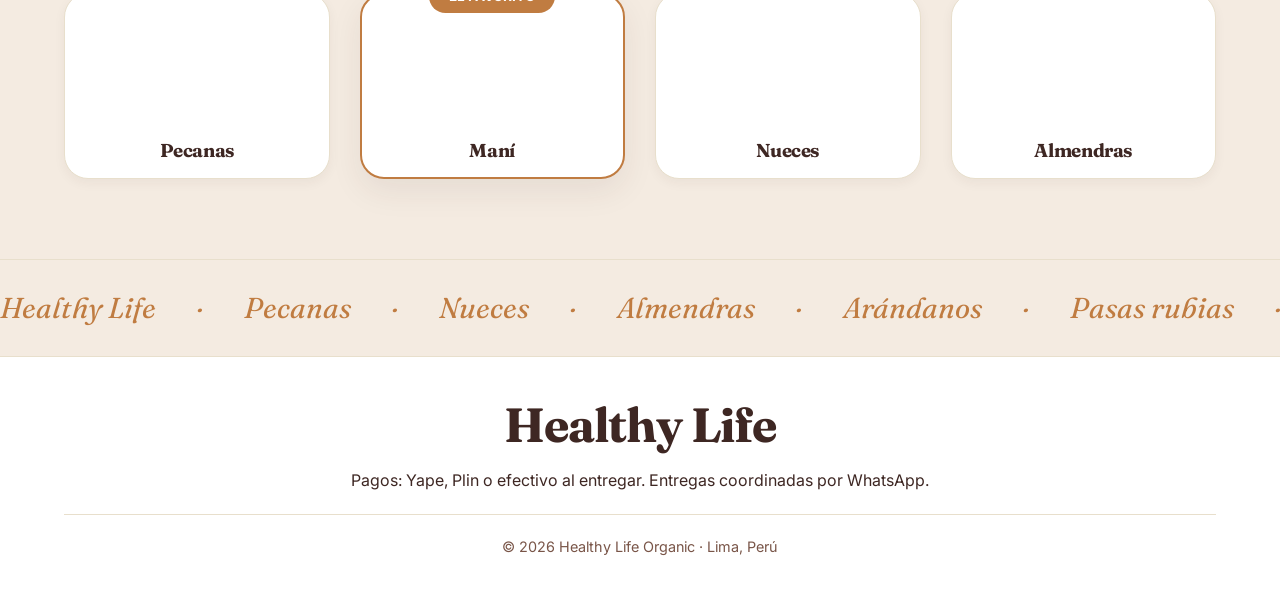
==== commit a94beb19: "fix: actualizar número WhatsApp, valoración y pedidos Co-Authored-By: Claude Sonnet 4.6 <noreply@ant" ====
--- a/index.html
+++ b/index.html
@@ -52,7 +52,7 @@
                 <div class="hero-proof">
                     <div class="proof-stars">
                         <div class="stars-row">★★★★★</div>
-                        <div class="proof-label"><b>4.9/5</b> · 180+ pedidos</div>
+                        <div class="proof-label"><b>7/5</b> · 50+ pedidos</div>
                     </div>
                 </div>
             </div>
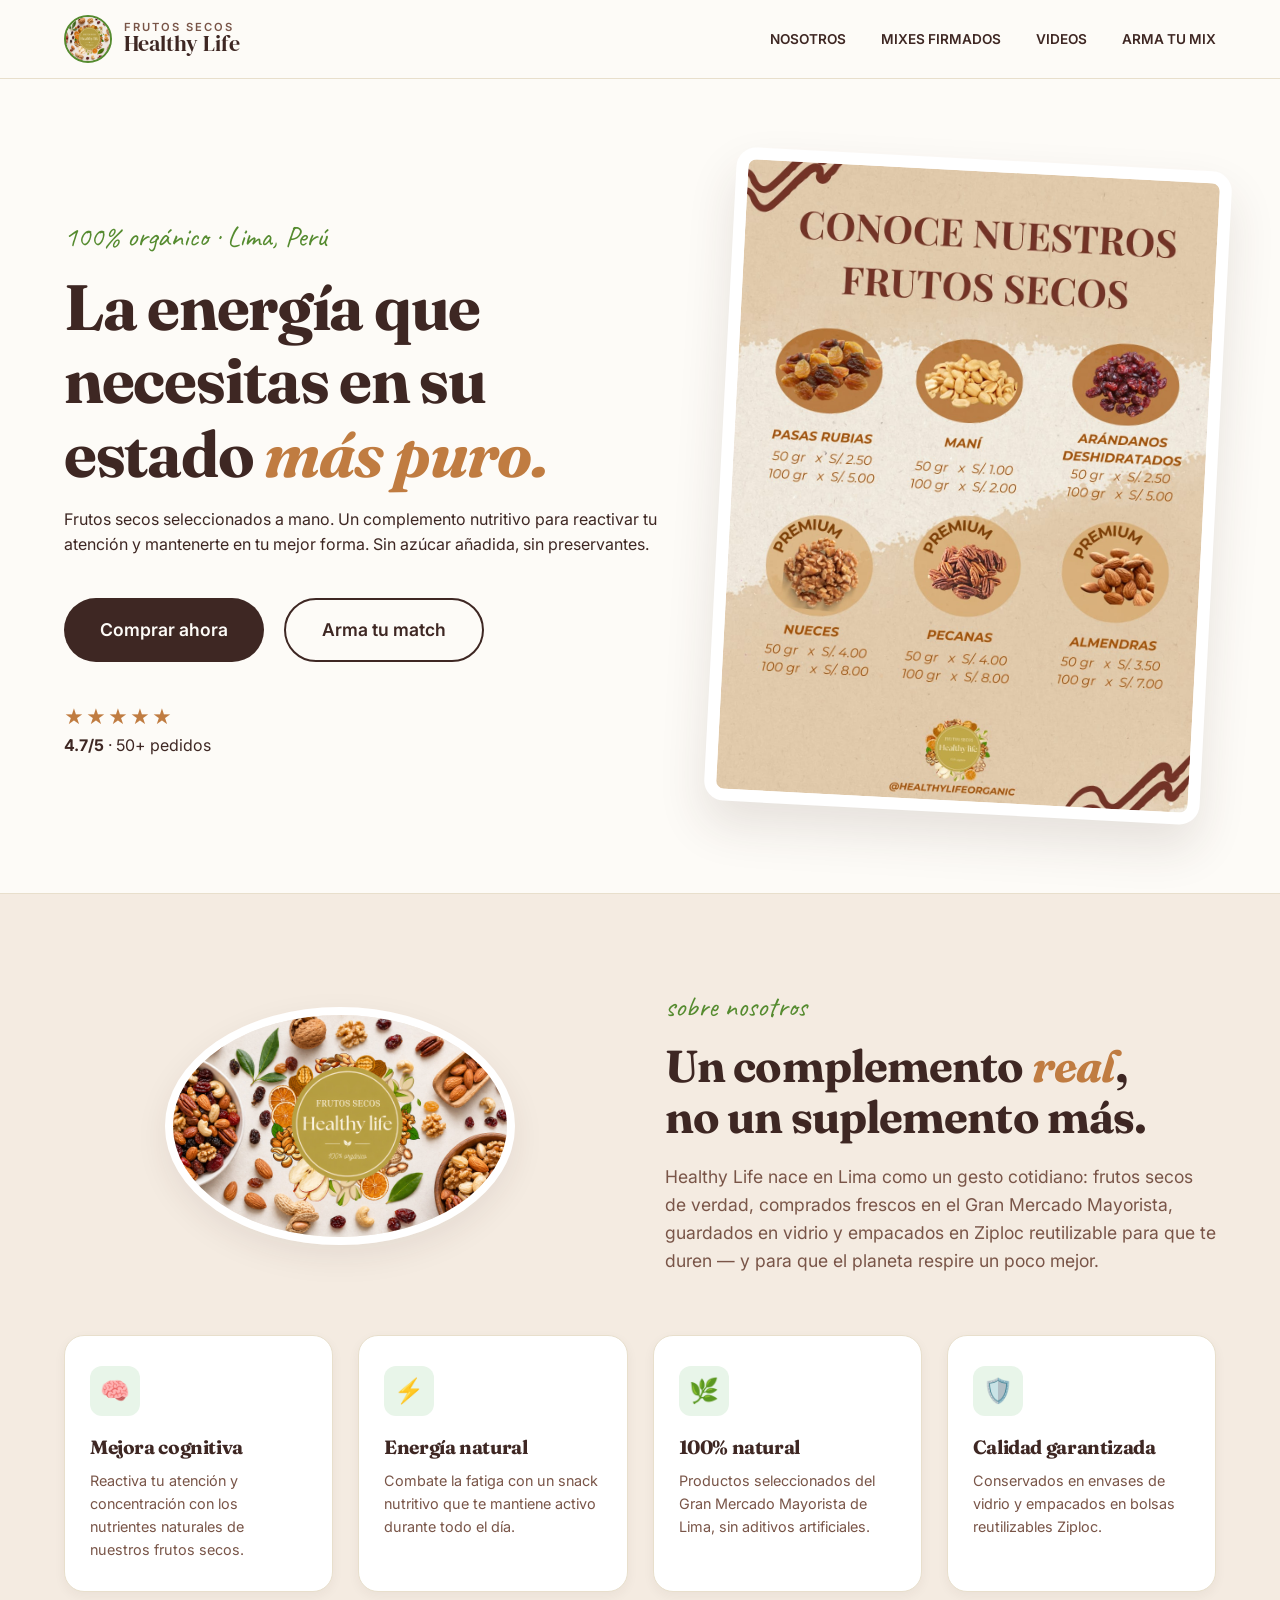
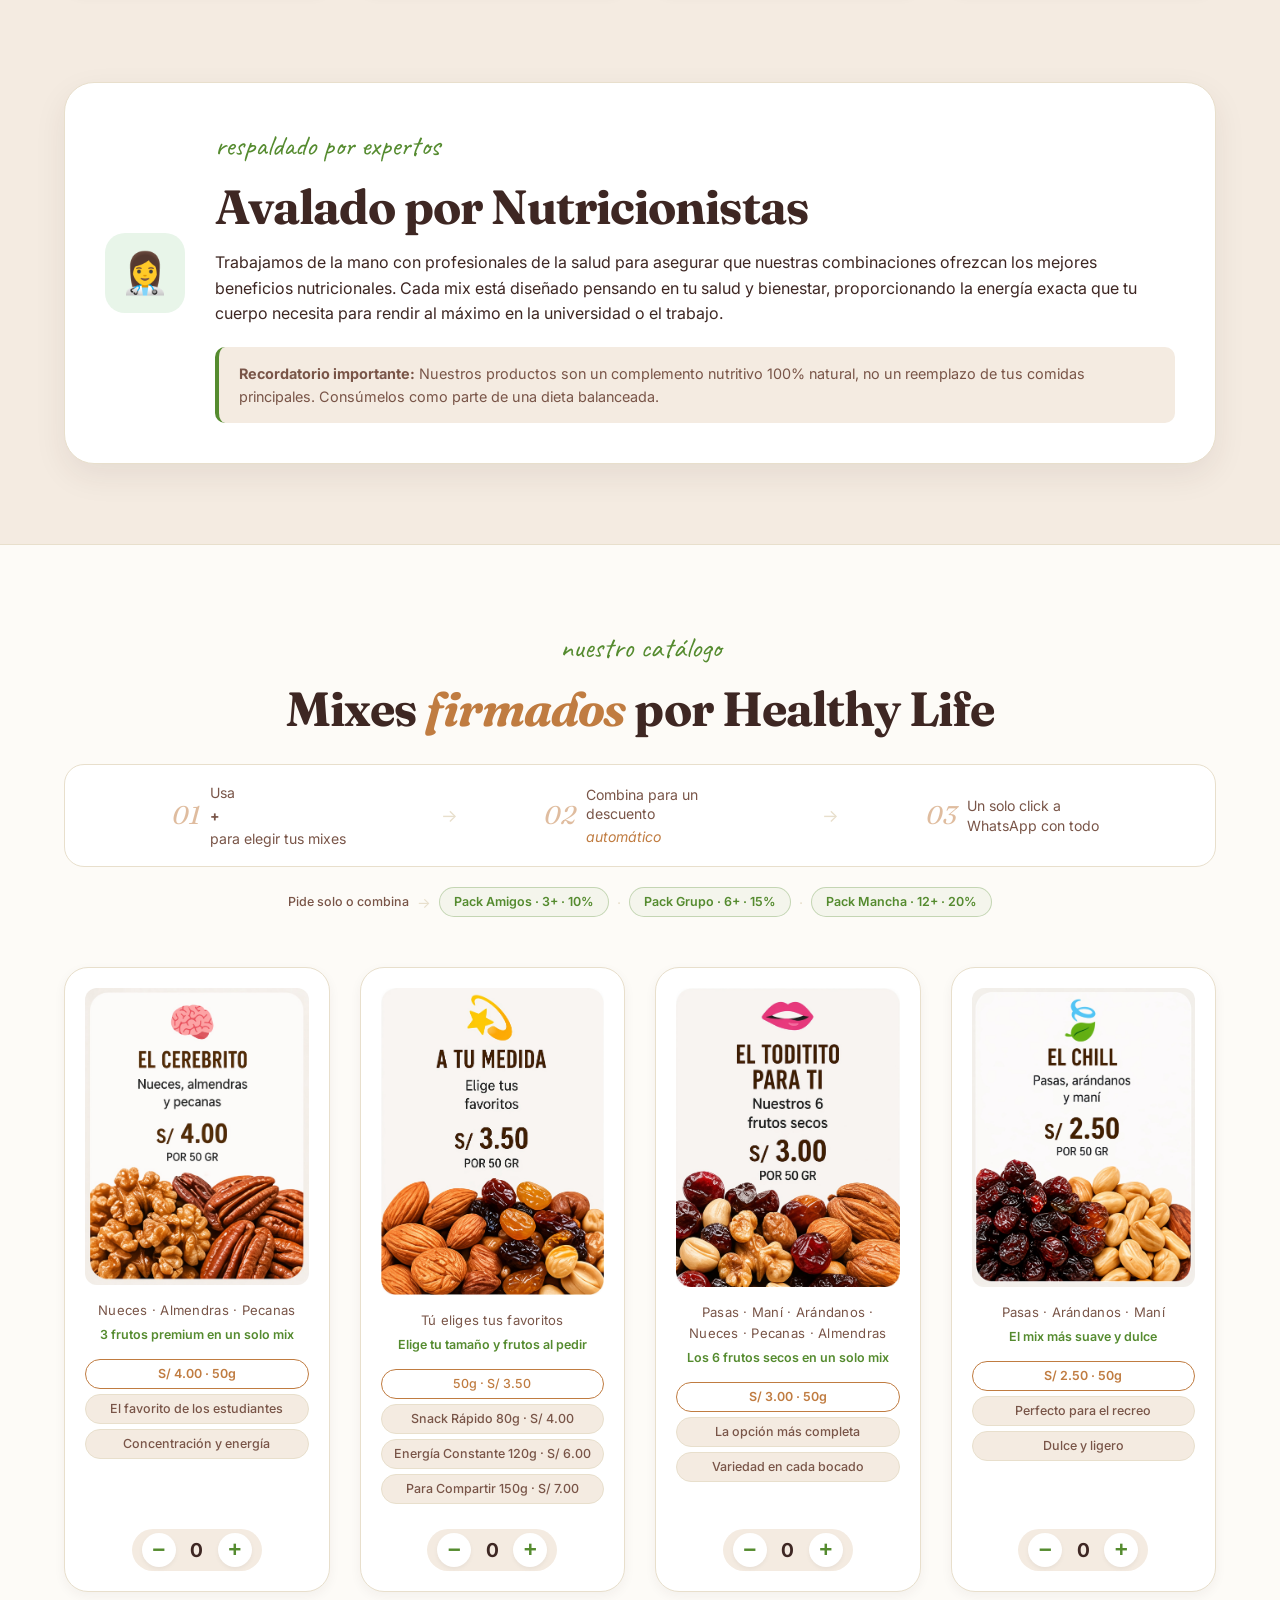
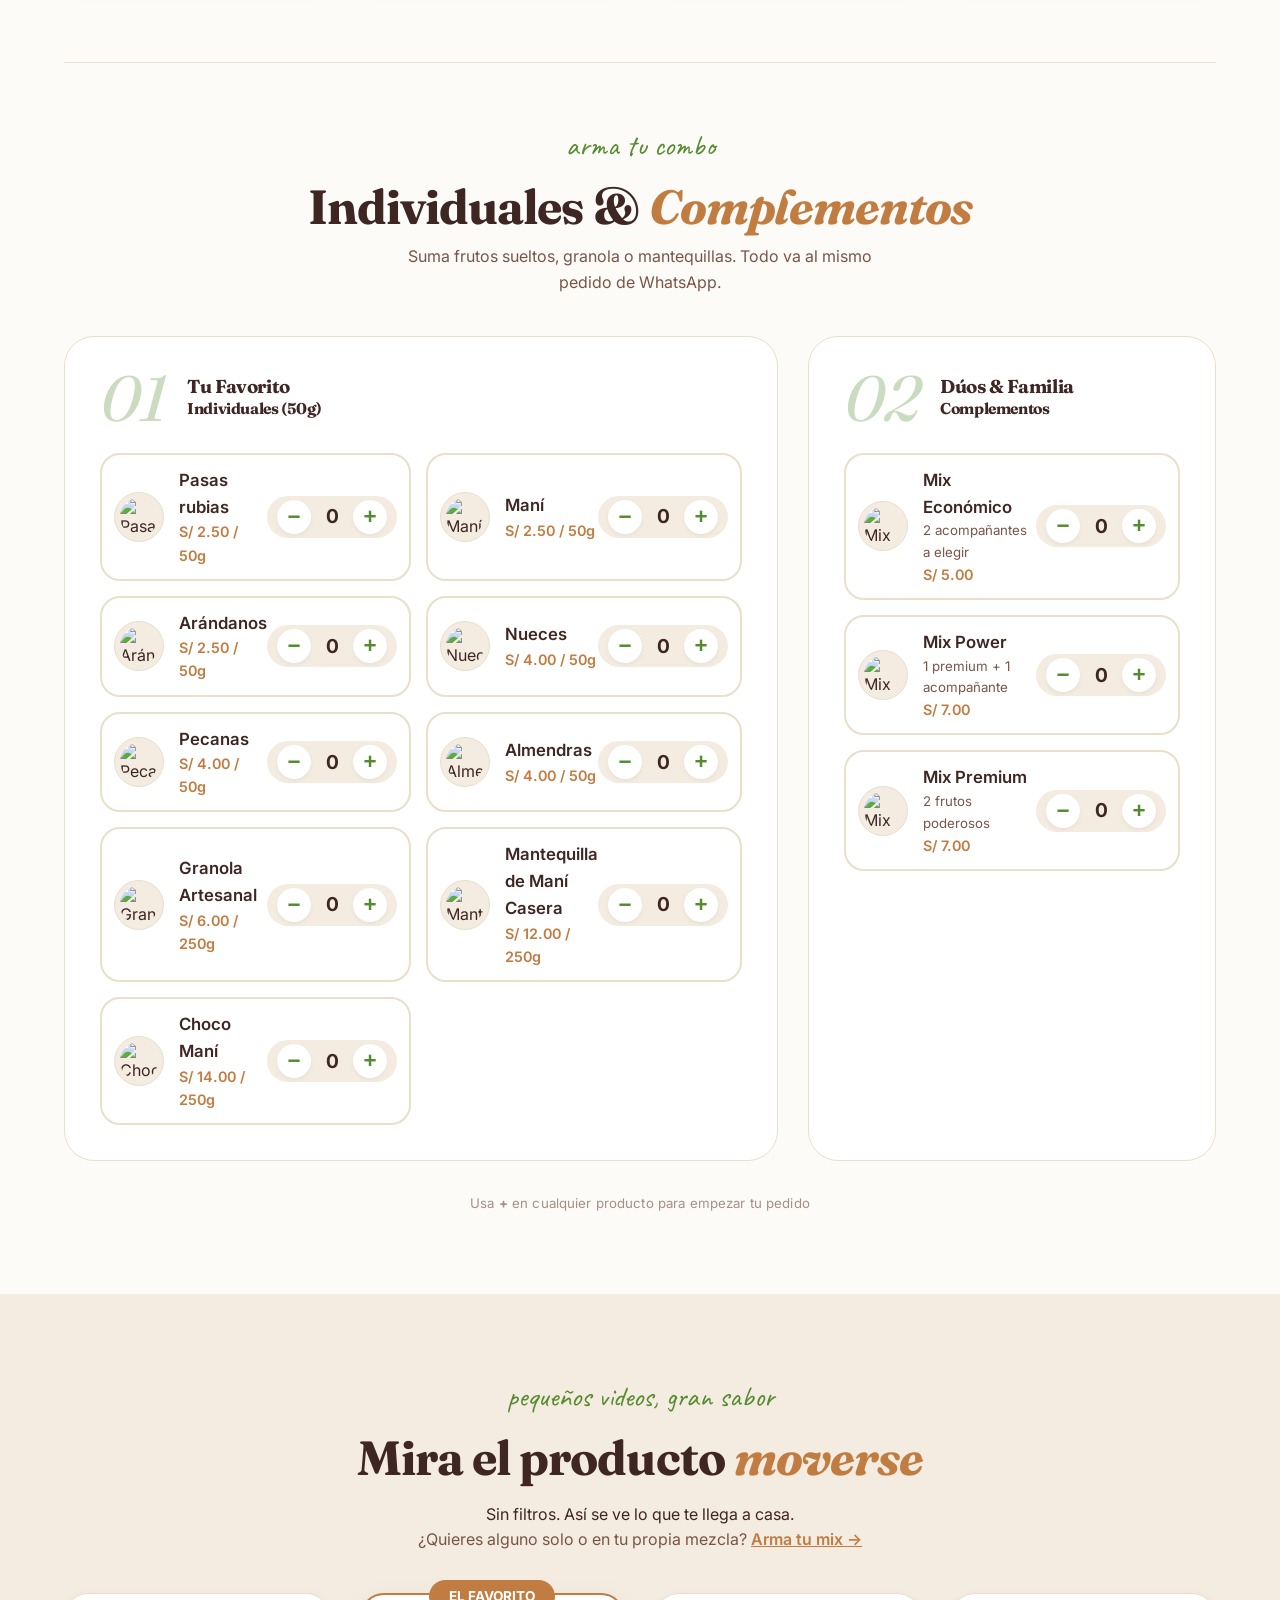
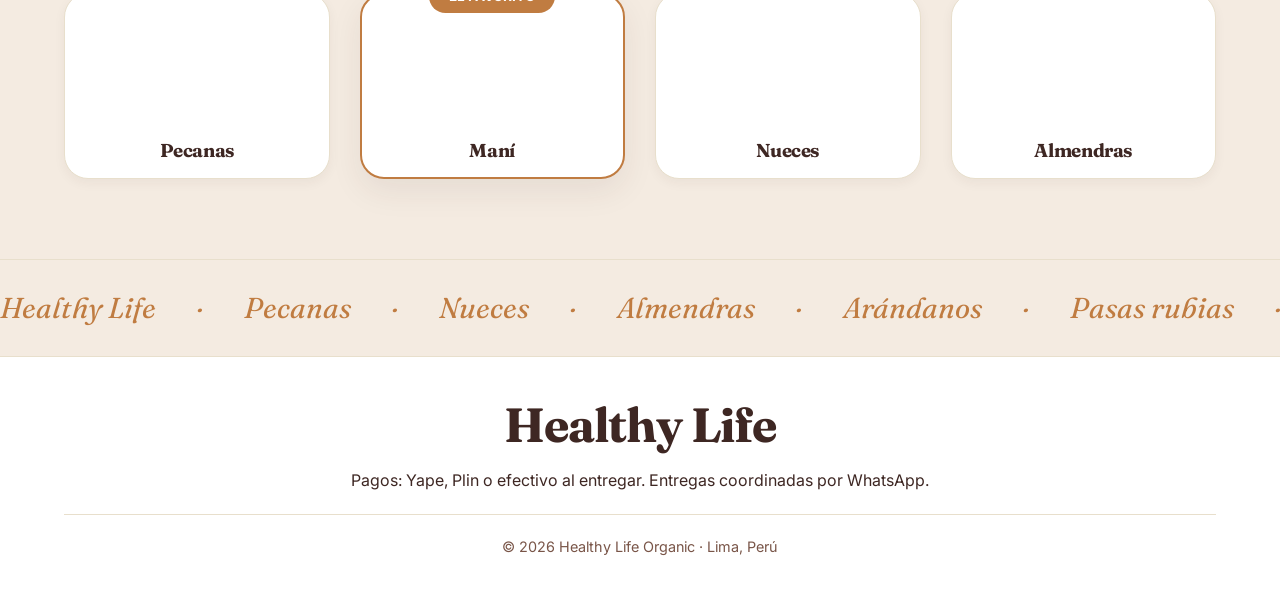
==== commit 74761662: "fix: valoración 4.7/5" ====
--- a/index.html
+++ b/index.html
@@ -52,7 +52,7 @@
                 <div class="hero-proof">
                     <div class="proof-stars">
                         <div class="stars-row">★★★★★</div>
-                        <div class="proof-label"><b>7/5</b> · 50+ pedidos</div>
+                        <div class="proof-label"><b>4.7/5</b> · 50+ pedidos</div>
                     </div>
                 </div>
             </div>
